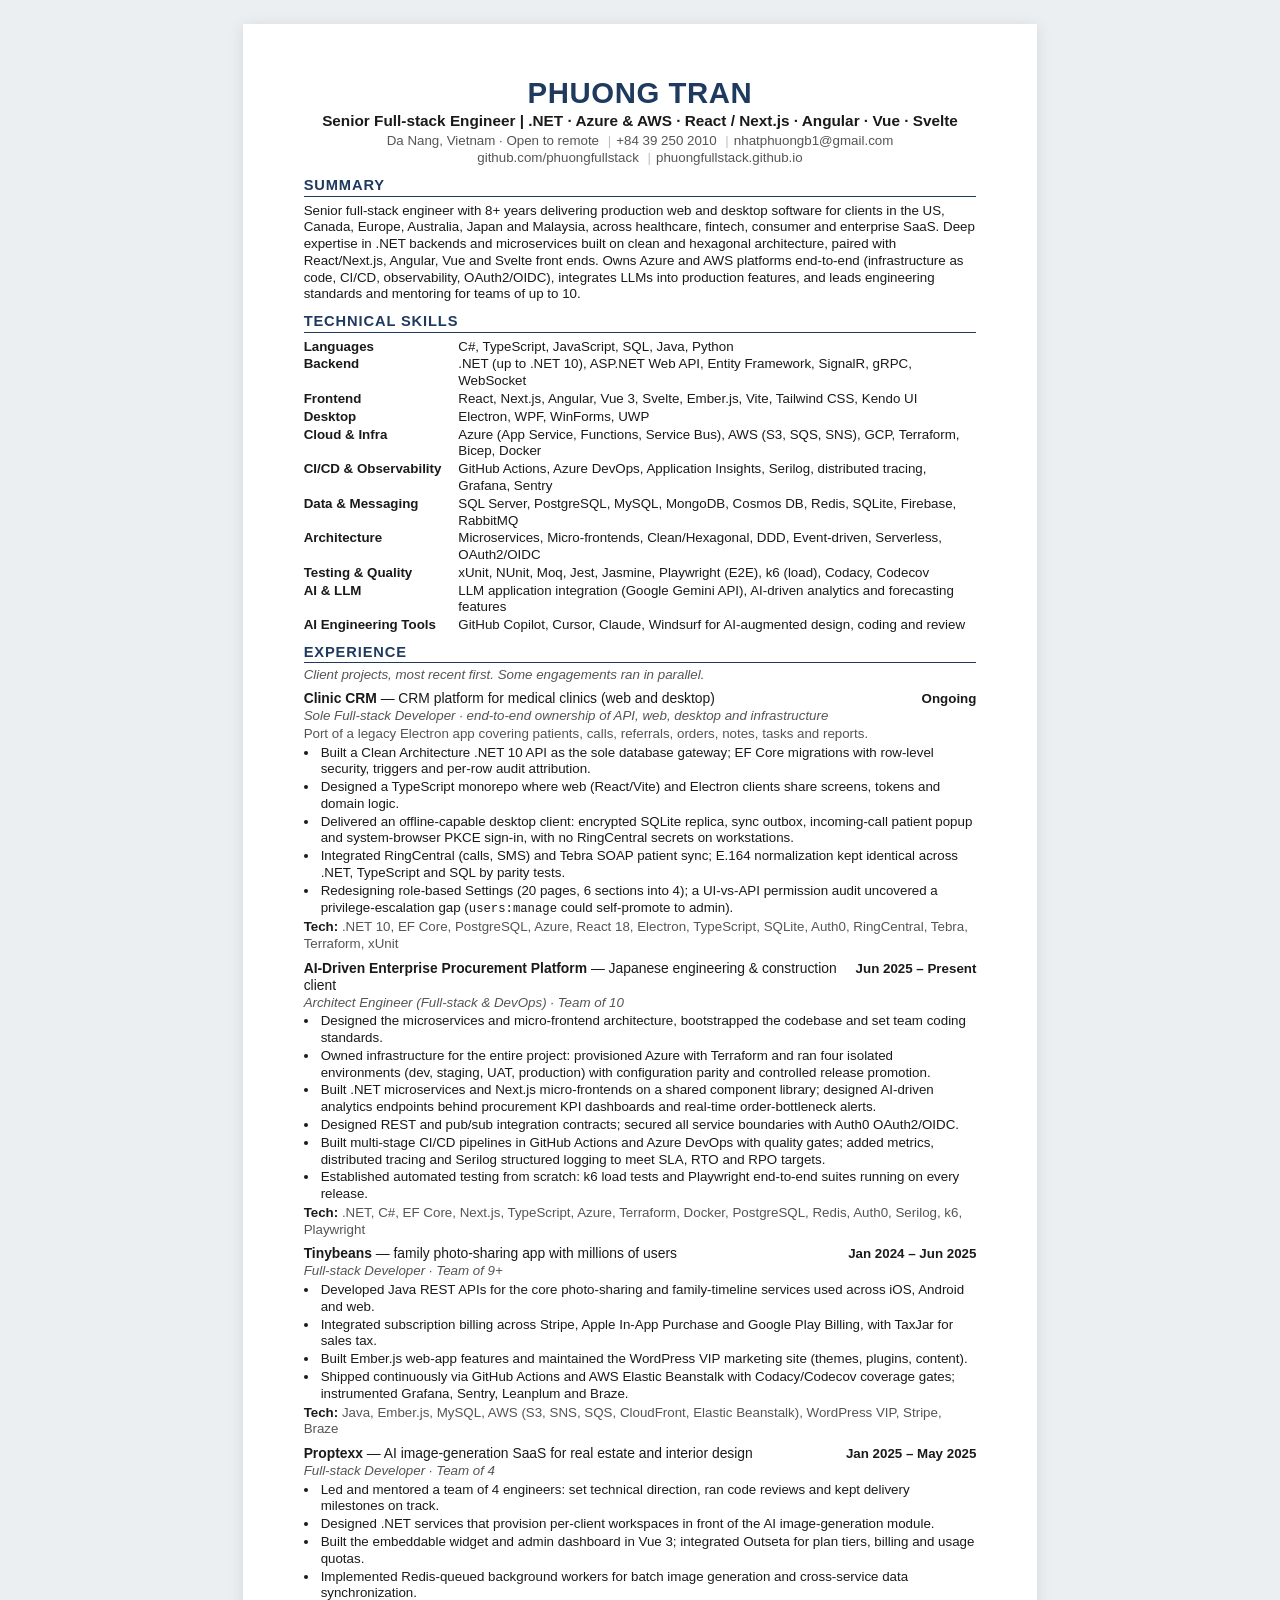
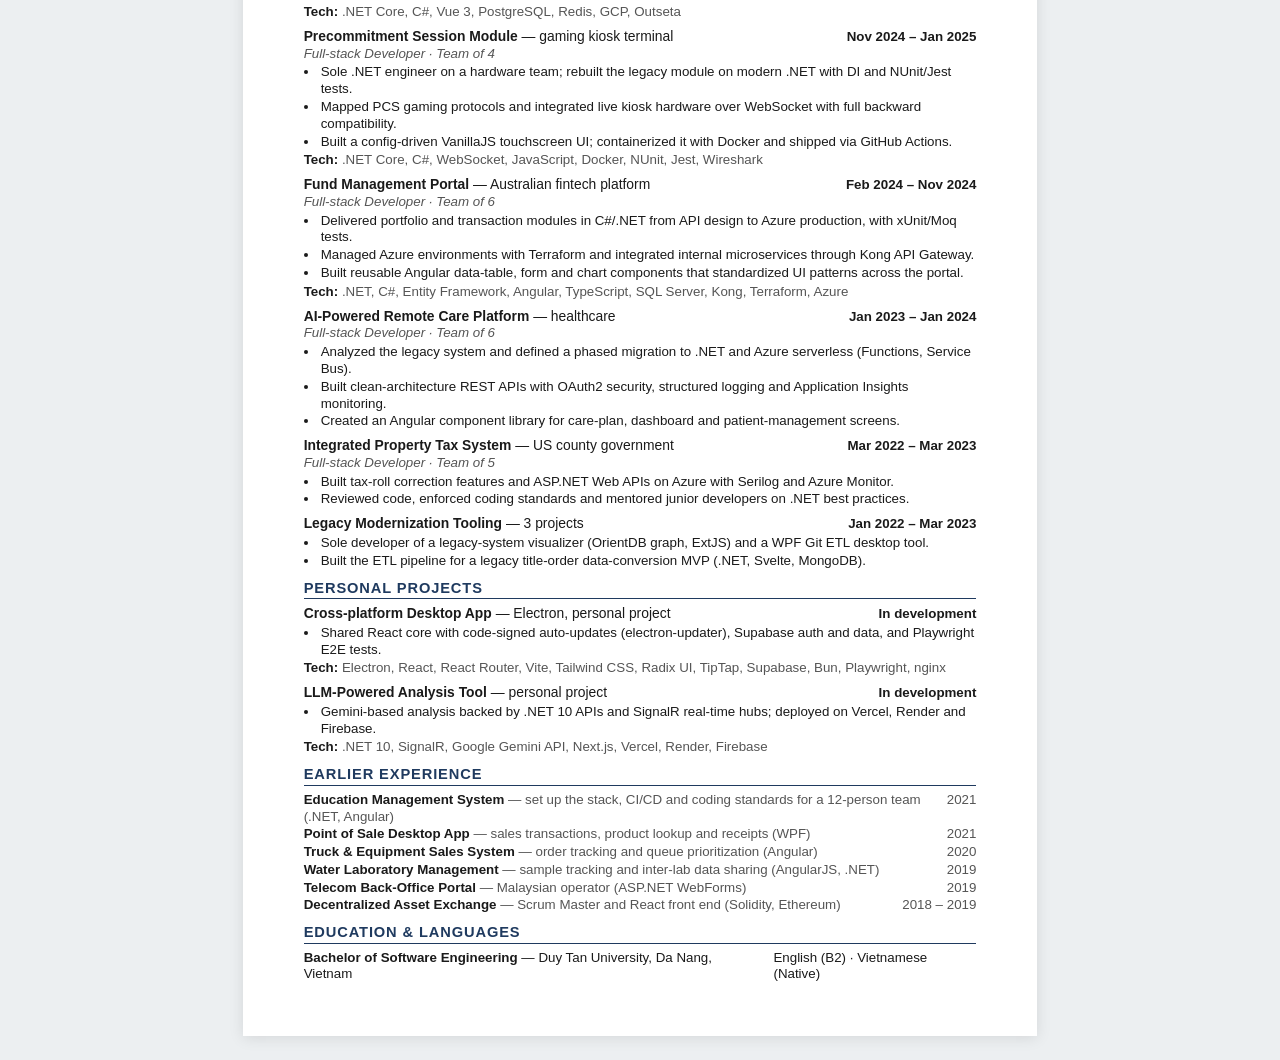
==== cv.html @ a4b0168c "Replace site CV PDF with the redesigned resume assets/Phuong-Tran-CV.pdf (linked from index.html and" ====
<!DOCTYPE html>
<html lang="en">
<head>
<meta charset="UTF-8">
<meta name="viewport" content="width=device-width, initial-scale=1.0">
<title>Phuong Tran — Resume</title>
<meta name="description" content="Resume of Phuong Tran, Senior Full-stack Engineer (.NET, Azure, React/Next.js, Angular), Da Nang, Vietnam — open to remote roles.">
<style>
  :root {
    --ink: #1a1a1a;
    --muted: #555;
    --rule: #bfbfbf;
    --accent: #1f3a5f;
  }
  * { box-sizing: border-box; margin: 0; padding: 0; }
  html { background: #eceff1; }
  body {
    font-family: Calibri, Carlito, "Segoe UI", Arial, sans-serif;
    font-size: 10pt;
    line-height: 1.26;
    color: var(--ink);
  }
  a { color: inherit; text-decoration: none; }

  main {
    max-width: 210mm;
    margin: 24px auto;
    padding: 14mm 16mm;
    background: #fff;
    box-shadow: 0 2px 14px rgba(0,0,0,.1);
  }

  /* Header */
  header { text-align: center; }
  h1 { font-size: 22pt; font-weight: 700; letter-spacing: .02em; color: var(--accent); line-height: 1.1; }
  .headline { font-size: 11.5pt; font-weight: 700; margin-top: 2px; }
  .contact { margin-top: 3px; color: var(--muted); }
  .contact + .contact { margin-top: 0; }
  .contact span + span::before { content: "|"; margin: 0 5px; color: var(--rule); }

  /* Sections */
  section { margin-top: 9px; }
  h2 {
    font-size: 11pt; font-weight: 700; text-transform: uppercase; letter-spacing: .06em;
    color: var(--accent); border-bottom: 1px solid var(--accent);
    padding-bottom: 1px; margin-bottom: 6px;
    break-after: avoid;
  }
  .note { color: var(--muted); font-style: italic; margin: -2px 0 6px; }

  /* Skills */
  .skills { display: grid; grid-template-columns: 11em 1fr; gap: 1px 8px; }
  .skills dt { font-weight: 700; }

  /* Entries */
  .entry { margin-bottom: 7px; }
  .entry .row, .entry .role, .entry .context { break-after: avoid; }
  li, .tech { break-inside: avoid; }
  .row { display: flex; justify-content: space-between; align-items: baseline; gap: 12px; }
  .row h3 { font-size: 10.4pt; font-weight: 700; }
  .row h3 span { font-weight: 400; }
  .date { white-space: nowrap; font-weight: 700; }
  .role { font-style: italic; color: var(--muted); }
  .context { margin-top: 1px; color: var(--muted); }
  ul { padding-left: 15px; margin-top: 2px; }
  li { margin: 1px 0; padding-left: 2px; }
  .tech { margin-top: 2px; color: var(--muted); }
  .tech b { color: var(--ink); }
  mark { background: #fff3a3; color: inherit; padding: 0 2px; }
  code { font-family: Consolas, "Liberation Mono", monospace; font-size: .92em; }

  .compact .row { margin-bottom: 1px; }
  .compact .row div span { color: var(--muted); }
  .compact .date { font-weight: 400; color: var(--muted); }

  @page { size: A4; margin: 10mm 14mm 9mm; }
  @media print {
    html { background: #fff; }
    main { max-width: none; margin: 0; padding: 0; box-shadow: none; }
  }
  @media screen and (max-width: 760px) {
    main { margin: 0; padding: 20px 16px; box-shadow: none; }
    .row { display: block; }
    .date { display: block; font-weight: 400; color: var(--muted); }
    .skills { grid-template-columns: 1fr; }
    .skills dd { margin-bottom: 4px; }
    .contact span { display: inline-block; }
  }
</style>
</head>
<body>
<main>

<header>
  <h1>PHUONG TRAN</h1>
  <div class="headline">Senior Full-stack Engineer | .NET · Azure &amp; AWS · React / Next.js · Angular · Vue · Svelte</div>
  <div class="contact">
    <span>Da Nang, Vietnam · Open to remote</span>
    <span>+84 39 250 2010</span>
    <span><a href="mailto:nhatphuongb1@gmail.com">nhatphuongb1@gmail.com</a></span>
  </div>
  <div class="contact">
    <span><a href="https://github.com/phuongfullstack">github.com/phuongfullstack</a></span>
    <span><a href="https://phuongfullstack.github.io">phuongfullstack.github.io</a></span>
  </div>
</header>

<section>
  <h2>Summary</h2>
  <p>
    Senior full-stack engineer with 8+ years delivering production web and desktop software for clients in the US,
    Canada, Europe, Australia, Japan and Malaysia, across healthcare, fintech, consumer and enterprise SaaS. Deep expertise in .NET
    backends and microservices built on clean and hexagonal architecture, paired with React/Next.js, Angular, Vue and Svelte front ends.
    Owns Azure and AWS platforms end-to-end (infrastructure as code, CI/CD, observability, OAuth2/OIDC), integrates LLMs into
    production features, and leads engineering standards and mentoring for teams of up to 10.
  </p>
</section>

<section>
  <h2>Technical Skills</h2>
  <dl class="skills">
    <dt>Languages</dt><dd>C#, TypeScript, JavaScript, SQL, Java, Python</dd>
    <dt>Backend</dt><dd>.NET (up to .NET 10), ASP.NET Web API, Entity Framework, SignalR, gRPC, WebSocket</dd>
    <dt>Frontend</dt><dd>React, Next.js, Angular, Vue 3, Svelte, Ember.js, Vite, Tailwind CSS, Kendo UI</dd>
    <dt>Desktop</dt><dd>Electron, WPF, WinForms, UWP</dd>
    <dt>Cloud &amp; Infra</dt><dd>Azure (App Service, Functions, Service Bus), AWS (S3, SQS, SNS), GCP, Terraform, Bicep, Docker</dd>
    <dt>CI/CD &amp; Observability</dt><dd>GitHub Actions, Azure DevOps, Application Insights, Serilog, distributed tracing, Grafana, Sentry</dd>
    <dt>Data &amp; Messaging</dt><dd>SQL Server, PostgreSQL, MySQL, MongoDB, Cosmos DB, Redis, SQLite, Firebase, RabbitMQ</dd>
    <dt>Architecture</dt><dd>Microservices, Micro-frontends, Clean/Hexagonal, DDD, Event-driven, Serverless, OAuth2/OIDC</dd>
    <dt>Testing &amp; Quality</dt><dd>xUnit, NUnit, Moq, Jest, Jasmine, Playwright (E2E), k6 (load), Codacy, Codecov</dd>
    <dt>AI &amp; LLM</dt><dd>LLM application integration (Google Gemini API), AI-driven analytics and forecasting features</dd>
    <dt>AI Engineering Tools</dt><dd>GitHub Copilot, Cursor, Claude, Windsurf for AI-augmented design, coding and review</dd>
  </dl>
</section>

<section>
  <h2>Experience</h2>
  <p class="note">Client projects, most recent first. Some engagements ran in parallel.</p>

  <div class="entry">
    <div class="row">
      <h3>Clinic CRM <span>— CRM platform for medical clinics (web and desktop)</span></h3>
      <span class="date">Ongoing</span>
    </div>
    <div class="role">Sole Full-stack Developer · end-to-end ownership of API, web, desktop and infrastructure</div>
    <p class="context">Port of a legacy Electron app covering patients, calls, referrals, orders, notes, tasks and reports.</p>
    <ul>
      <li>Built a Clean Architecture .NET 10 API as the sole database gateway; EF Core migrations with row-level security, triggers and per-row audit attribution.</li>
      <li>Designed a TypeScript monorepo where web (React/Vite) and Electron clients share screens, tokens and domain logic.</li>
      <li>Delivered an offline-capable desktop client: encrypted SQLite replica, sync outbox, incoming-call patient popup and system-browser PKCE sign-in, with no RingCentral secrets on workstations.</li>
      <li>Integrated RingCentral (calls, SMS) and Tebra SOAP patient sync; E.164 normalization kept identical across .NET, TypeScript and SQL by parity tests.</li>
      <li>Redesigning role-based Settings (20 pages, 6 sections into 4); a UI-vs-API permission audit uncovered a privilege-escalation gap (<code>users:manage</code> could self-promote to admin).</li>
    </ul>
    <div class="tech"><b>Tech:</b> .NET 10, EF Core, PostgreSQL, Azure, React 18, Electron, TypeScript, SQLite, Auth0, RingCentral, Tebra, Terraform, xUnit</div>
  </div>

  <div class="entry">
    <div class="row">
      <h3>AI-Driven Enterprise Procurement Platform <span>— Japanese engineering &amp; construction client</span></h3>
      <span class="date">Jun 2025 – Present</span>
    </div>
    <div class="role">Architect Engineer (Full-stack &amp; DevOps) · Team of 10</div>
    <ul>
      <li>Designed the microservices and micro-frontend architecture, bootstrapped the codebase and set team coding standards.</li>
      <li>Owned infrastructure for the entire project: provisioned Azure with Terraform and ran four isolated environments (dev, staging, UAT, production) with configuration parity and controlled release promotion.</li>
      <li>Built .NET microservices and Next.js micro-frontends on a shared component library; designed AI-driven analytics endpoints behind procurement KPI dashboards and real-time order-bottleneck alerts.</li>
      <li>Designed REST and pub/sub integration contracts; secured all service boundaries with Auth0 OAuth2/OIDC.</li>
      <li>Built multi-stage CI/CD pipelines in GitHub Actions and Azure DevOps with quality gates; added metrics, distributed tracing and Serilog structured logging to meet SLA, RTO and RPO targets.</li>
      <li>Established automated testing from scratch: k6 load tests and Playwright end-to-end suites running on every release.</li>
    </ul>
    <div class="tech"><b>Tech:</b> .NET, C#, EF Core, Next.js, TypeScript, Azure, Terraform, Docker, PostgreSQL, Redis, Auth0, Serilog, k6, Playwright</div>
  </div>

  <div class="entry">
    <div class="row">
      <h3>Tinybeans <span>— family photo-sharing app with millions of users</span></h3>
      <span class="date">Jan 2024 – Jun 2025</span>
    </div>
    <div class="role">Full-stack Developer · Team of 9+</div>
    <ul>
      <li>Developed Java REST APIs for the core photo-sharing and family-timeline services used across iOS, Android and web.</li>
      <li>Integrated subscription billing across Stripe, Apple In-App Purchase and Google Play Billing, with TaxJar for sales tax.</li>
      <li>Built Ember.js web-app features and maintained the WordPress VIP marketing site (themes, plugins, content).</li>
      <li>Shipped continuously via GitHub Actions and AWS Elastic Beanstalk with Codacy/Codecov coverage gates; instrumented Grafana, Sentry, Leanplum and Braze.</li>
    </ul>
    <div class="tech"><b>Tech:</b> Java, Ember.js, MySQL, AWS (S3, SNS, SQS, CloudFront, Elastic Beanstalk), WordPress VIP, Stripe, Braze</div>
  </div>

  <div class="entry">
    <div class="row">
      <h3>Proptexx <span>— AI image-generation SaaS for real estate and interior design</span></h3>
      <span class="date">Jan 2025 – May 2025</span>
    </div>
    <div class="role">Full-stack Developer · Team of 4</div>
    <ul>
      <li>Led and mentored a team of 4 engineers: set technical direction, ran code reviews and kept delivery milestones on track.</li>
      <li>Designed .NET services that provision per-client workspaces in front of the AI image-generation module.</li>
      <li>Built the embeddable widget and admin dashboard in Vue 3; integrated Outseta for plan tiers, billing and usage quotas.</li>
      <li>Implemented Redis-queued background workers for batch image generation and cross-service data synchronization.</li>
    </ul>
    <div class="tech"><b>Tech:</b> .NET Core, C#, Vue 3, PostgreSQL, Redis, GCP, Outseta</div>
  </div>

  <div class="entry">
    <div class="row">
      <h3>Precommitment Session Module <span>— gaming kiosk terminal</span></h3>
      <span class="date">Nov 2024 – Jan 2025</span>
    </div>
    <div class="role">Full-stack Developer · Team of 4</div>
    <ul>
      <li>Sole .NET engineer on a hardware team; rebuilt the legacy module on modern .NET with DI and NUnit/Jest tests.</li>
      <li>Mapped PCS gaming protocols and integrated live kiosk hardware over WebSocket with full backward compatibility.</li>
      <li>Built a config-driven VanillaJS touchscreen UI; containerized it with Docker and shipped via GitHub Actions.</li>
    </ul>
    <div class="tech"><b>Tech:</b> .NET Core, C#, WebSocket, JavaScript, Docker, NUnit, Jest, Wireshark</div>
  </div>

  <div class="entry">
    <div class="row">
      <h3>Fund Management Portal <span>— Australian fintech platform</span></h3>
      <span class="date">Feb 2024 – Nov 2024</span>
    </div>
    <div class="role">Full-stack Developer · Team of 6</div>
    <ul>
      <li>Delivered portfolio and transaction modules in C#/.NET from API design to Azure production, with xUnit/Moq tests.</li>
      <li>Managed Azure environments with Terraform and integrated internal microservices through Kong API Gateway.</li>
      <li>Built reusable Angular data-table, form and chart components that standardized UI patterns across the portal.</li>
    </ul>
    <div class="tech"><b>Tech:</b> .NET, C#, Entity Framework, Angular, TypeScript, SQL Server, Kong, Terraform, Azure</div>
  </div>

  <div class="entry">
    <div class="row">
      <h3>AI-Powered Remote Care Platform <span>— healthcare</span></h3>
      <span class="date">Jan 2023 – Jan 2024</span>
    </div>
    <div class="role">Full-stack Developer · Team of 6</div>
    <ul>
      <li>Analyzed the legacy system and defined a phased migration to .NET and Azure serverless (Functions, Service Bus).</li>
      <li>Built clean-architecture REST APIs with OAuth2 security, structured logging and Application Insights monitoring.</li>
      <li>Created an Angular component library for care-plan, dashboard and patient-management screens.</li>
    </ul>
  </div>

  <div class="entry">
    <div class="row">
      <h3>Integrated Property Tax System <span>— US county government</span></h3>
      <span class="date">Mar 2022 – Mar 2023</span>
    </div>
    <div class="role">Full-stack Developer · Team of 5</div>
    <ul>
      <li>Built tax-roll correction features and ASP.NET Web APIs on Azure with Serilog and Azure Monitor.</li>
      <li>Reviewed code, enforced coding standards and mentored junior developers on .NET best practices.</li>
    </ul>
  </div>

  <div class="entry">
    <div class="row">
      <h3>Legacy Modernization Tooling <span>— 3 projects</span></h3>
      <span class="date">Jan 2022 – Mar 2023</span>
    </div>
    <ul>
      <li>Sole developer of a legacy-system visualizer (OrientDB graph, ExtJS) and a WPF Git ETL desktop tool.</li>
      <li>Built the ETL pipeline for a legacy title-order data-conversion MVP (.NET, Svelte, MongoDB).</li>
    </ul>
  </div>
</section>

<section>
  <h2>Personal Projects</h2>

  <div class="entry">
    <div class="row">
      <h3>Cross-platform Desktop App <span>— Electron, personal project</span></h3>
      <span class="date">In development</span>
    </div>
    <ul>
      <li>Shared React core with code-signed auto-updates (electron-updater), Supabase auth and data, and Playwright E2E tests.</li>
    </ul>
    <div class="tech"><b>Tech:</b> Electron, React, React Router, Vite, Tailwind CSS, Radix UI, TipTap, Supabase, Bun, Playwright, nginx</div>
  </div>

  <div class="entry">
    <div class="row">
      <h3>LLM-Powered Analysis Tool <span>— personal project</span></h3>
      <span class="date">In development</span>
    </div>
    <ul>
      <li>Gemini-based analysis backed by .NET 10 APIs and SignalR real-time hubs; deployed on Vercel, Render and Firebase.</li>
    </ul>
    <div class="tech"><b>Tech:</b> .NET 10, SignalR, Google Gemini API, Next.js, Vercel, Render, Firebase</div>
  </div>
</section>

<section class="compact">
  <h2>Earlier Experience</h2>
  <div class="row"><div><b>Education Management System</b> <span>— set up the stack, CI/CD and coding standards for a 12-person team (.NET, Angular)</span></div><span class="date">2021</span></div>
  <div class="row"><div><b>Point of Sale Desktop App</b> <span>— sales transactions, product lookup and receipts (WPF)</span></div><span class="date">2021</span></div>
  <div class="row"><div><b>Truck &amp; Equipment Sales System</b> <span>— order tracking and queue prioritization (Angular)</span></div><span class="date">2020</span></div>
  <div class="row"><div><b>Water Laboratory Management</b> <span>— sample tracking and inter-lab data sharing (AngularJS, .NET)</span></div><span class="date">2019</span></div>
  <div class="row"><div><b>Telecom Back-Office Portal</b> <span>— Malaysian operator (ASP.NET WebForms)</span></div><span class="date">2019</span></div>
  <div class="row"><div><b>Decentralized Asset Exchange</b> <span>— Scrum Master and React front end (Solidity, Ethereum)</span></div><span class="date">2018 – 2019</span></div>
</section>

<section>
  <h2>Education &amp; Languages</h2>
  <div class="row"><div><b>Bachelor of Software Engineering</b> — Duy Tan University, Da Nang, Vietnam</div><div>English (B2) · Vietnamese (Native)</div></div>
</section>

</main>
</body>
</html>
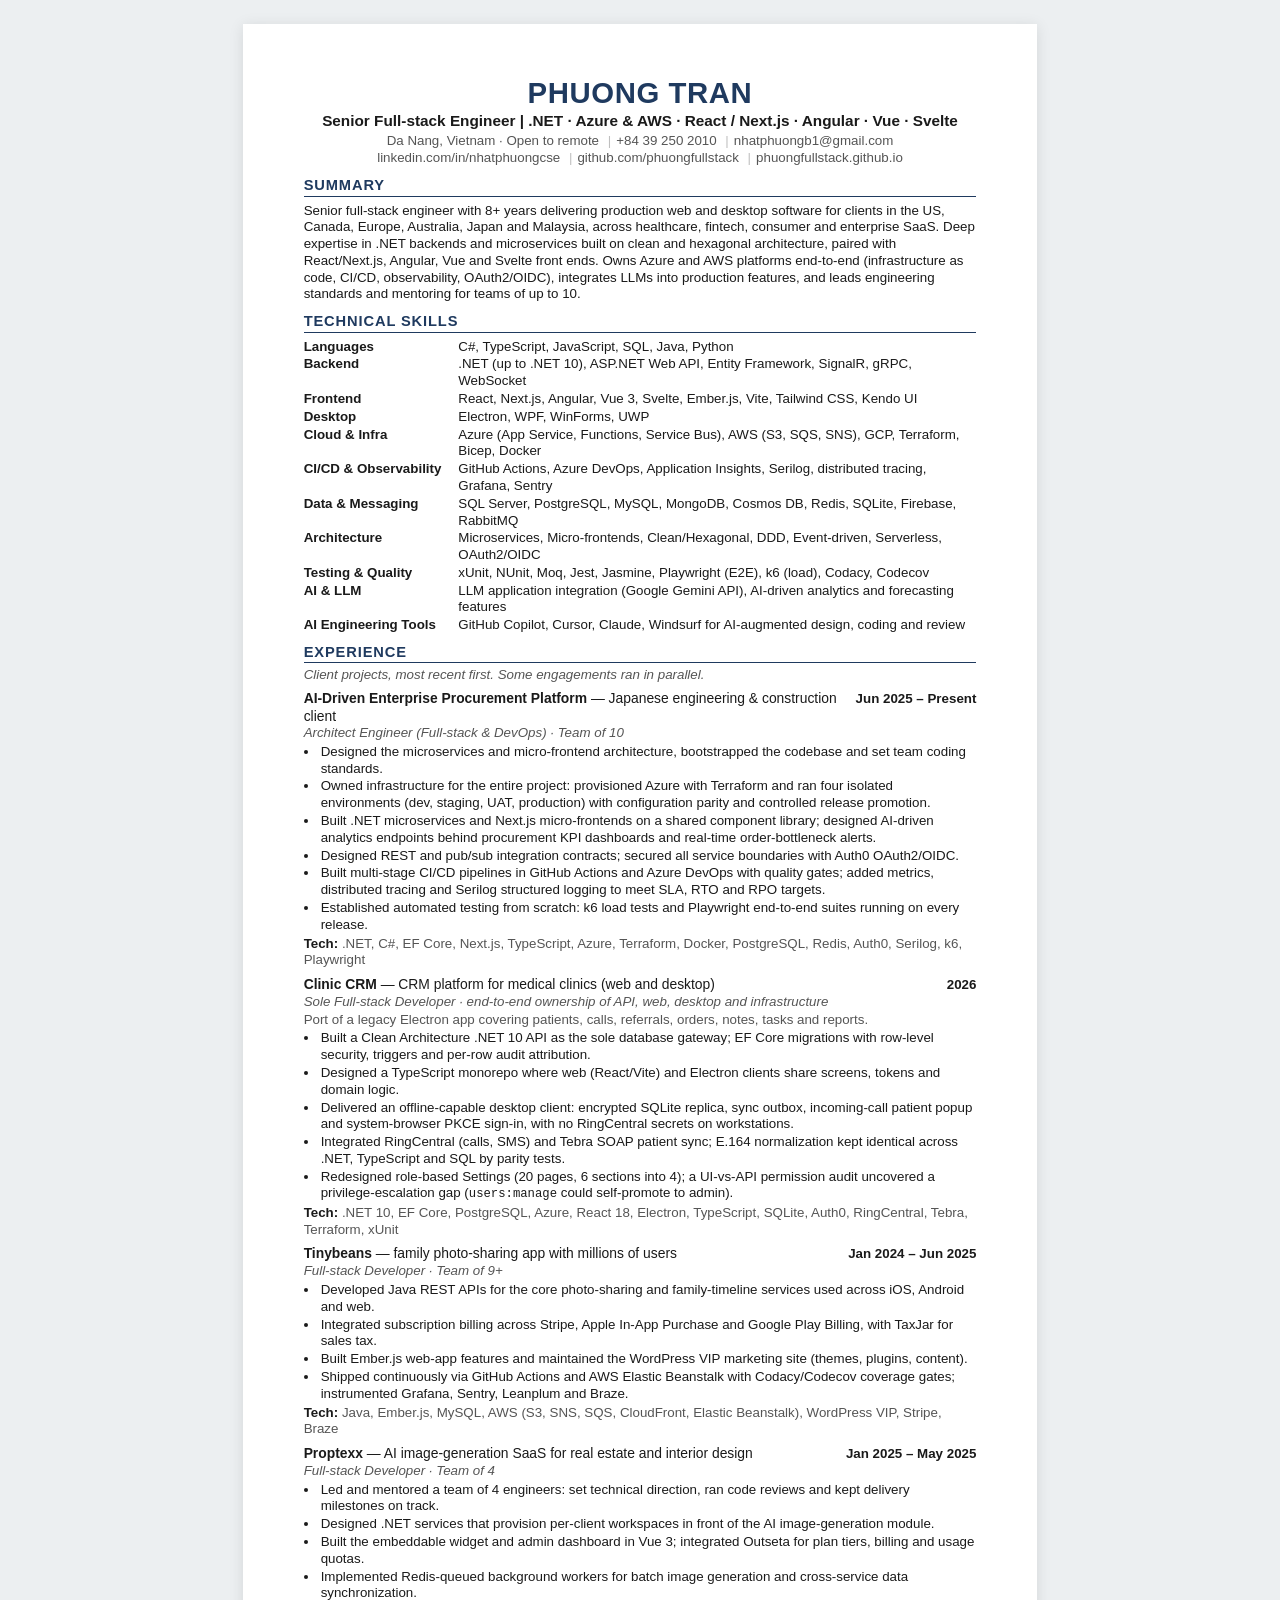
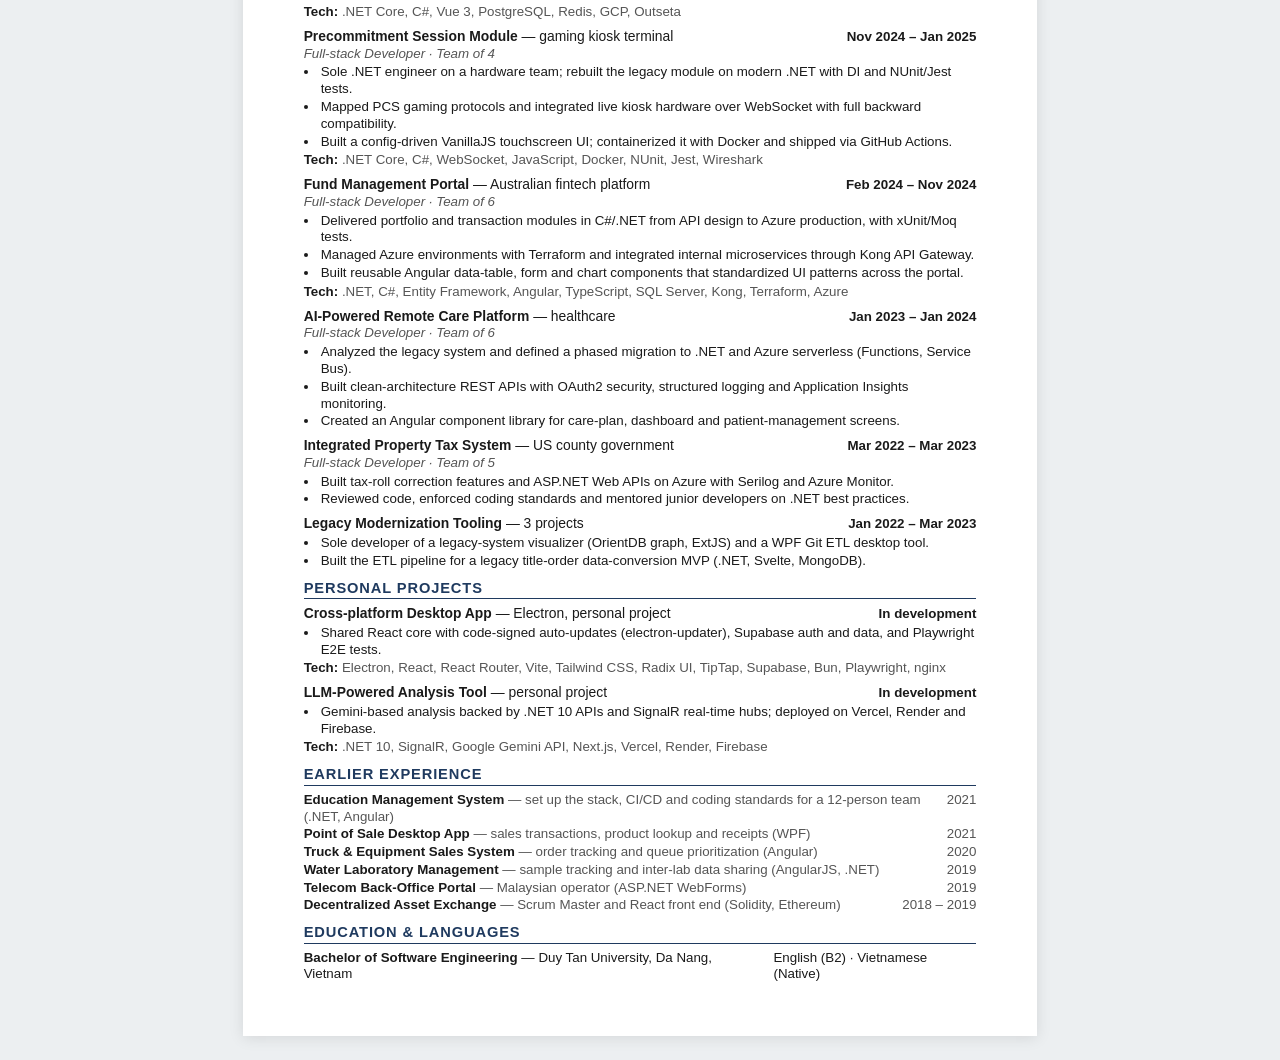
==== commit bd7e979c: "Sync portfolio with the new CV; add Clinic CRM - Procurement: Next.js micro-frontends over .NET micr" ====
--- a/cv.html
+++ b/cv.html
@@ -100,6 +100,7 @@
     <span><a href="mailto:nhatphuongb1@gmail.com">nhatphuongb1@gmail.com</a></span>
   </div>
   <div class="contact">
+    <span><a href="https://www.linkedin.com/in/nhatphuongcse/">linkedin.com/in/nhatphuongcse</a></span>
     <span><a href="https://github.com/phuongfullstack">github.com/phuongfullstack</a></span>
     <span><a href="https://phuongfullstack.github.io">phuongfullstack.github.io</a></span>
   </div>
@@ -139,23 +140,6 @@
 
   <div class="entry">
     <div class="row">
-      <h3>Clinic CRM <span>— CRM platform for medical clinics (web and desktop)</span></h3>
-      <span class="date">Ongoing</span>
-    </div>
-    <div class="role">Sole Full-stack Developer · end-to-end ownership of API, web, desktop and infrastructure</div>
-    <p class="context">Port of a legacy Electron app covering patients, calls, referrals, orders, notes, tasks and reports.</p>
-    <ul>
-      <li>Built a Clean Architecture .NET 10 API as the sole database gateway; EF Core migrations with row-level security, triggers and per-row audit attribution.</li>
-      <li>Designed a TypeScript monorepo where web (React/Vite) and Electron clients share screens, tokens and domain logic.</li>
-      <li>Delivered an offline-capable desktop client: encrypted SQLite replica, sync outbox, incoming-call patient popup and system-browser PKCE sign-in, with no RingCentral secrets on workstations.</li>
-      <li>Integrated RingCentral (calls, SMS) and Tebra SOAP patient sync; E.164 normalization kept identical across .NET, TypeScript and SQL by parity tests.</li>
-      <li>Redesigning role-based Settings (20 pages, 6 sections into 4); a UI-vs-API permission audit uncovered a privilege-escalation gap (<code>users:manage</code> could self-promote to admin).</li>
-    </ul>
-    <div class="tech"><b>Tech:</b> .NET 10, EF Core, PostgreSQL, Azure, React 18, Electron, TypeScript, SQLite, Auth0, RingCentral, Tebra, Terraform, xUnit</div>
-  </div>
-
-  <div class="entry">
-    <div class="row">
       <h3>AI-Driven Enterprise Procurement Platform <span>— Japanese engineering &amp; construction client</span></h3>
       <span class="date">Jun 2025 – Present</span>
     </div>
@@ -169,6 +153,23 @@
       <li>Established automated testing from scratch: k6 load tests and Playwright end-to-end suites running on every release.</li>
     </ul>
     <div class="tech"><b>Tech:</b> .NET, C#, EF Core, Next.js, TypeScript, Azure, Terraform, Docker, PostgreSQL, Redis, Auth0, Serilog, k6, Playwright</div>
+  </div>
+
+  <div class="entry">
+    <div class="row">
+      <h3>Clinic CRM <span>— CRM platform for medical clinics (web and desktop)</span></h3>
+      <span class="date">2026</span>
+    </div>
+    <div class="role">Sole Full-stack Developer · end-to-end ownership of API, web, desktop and infrastructure</div>
+    <p class="context">Port of a legacy Electron app covering patients, calls, referrals, orders, notes, tasks and reports.</p>
+    <ul>
+      <li>Built a Clean Architecture .NET 10 API as the sole database gateway; EF Core migrations with row-level security, triggers and per-row audit attribution.</li>
+      <li>Designed a TypeScript monorepo where web (React/Vite) and Electron clients share screens, tokens and domain logic.</li>
+      <li>Delivered an offline-capable desktop client: encrypted SQLite replica, sync outbox, incoming-call patient popup and system-browser PKCE sign-in, with no RingCentral secrets on workstations.</li>
+      <li>Integrated RingCentral (calls, SMS) and Tebra SOAP patient sync; E.164 normalization kept identical across .NET, TypeScript and SQL by parity tests.</li>
+      <li>Redesigned role-based Settings (20 pages, 6 sections into 4); a UI-vs-API permission audit uncovered a privilege-escalation gap (<code>users:manage</code> could self-promote to admin).</li>
+    </ul>
+    <div class="tech"><b>Tech:</b> .NET 10, EF Core, PostgreSQL, Azure, React 18, Electron, TypeScript, SQLite, Auth0, RingCentral, Tebra, Terraform, xUnit</div>
   </div>
 
   <div class="entry">
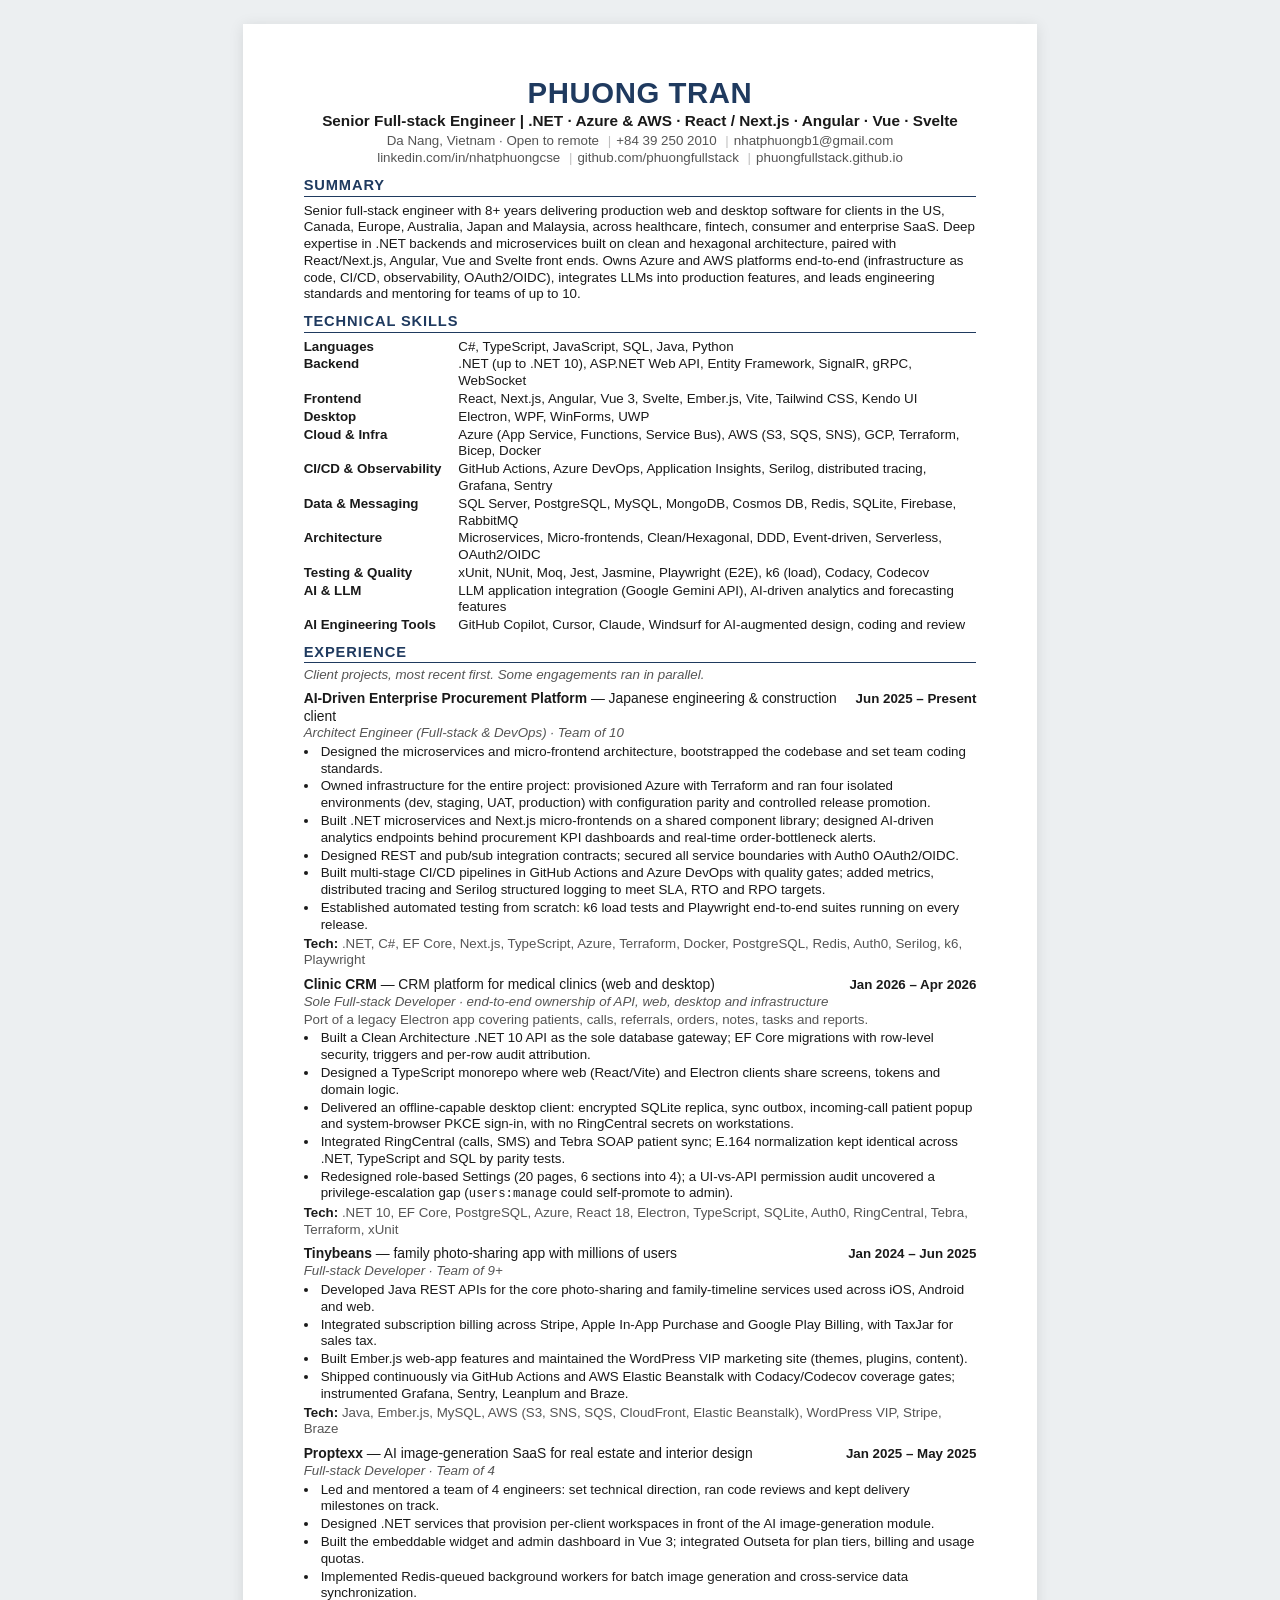
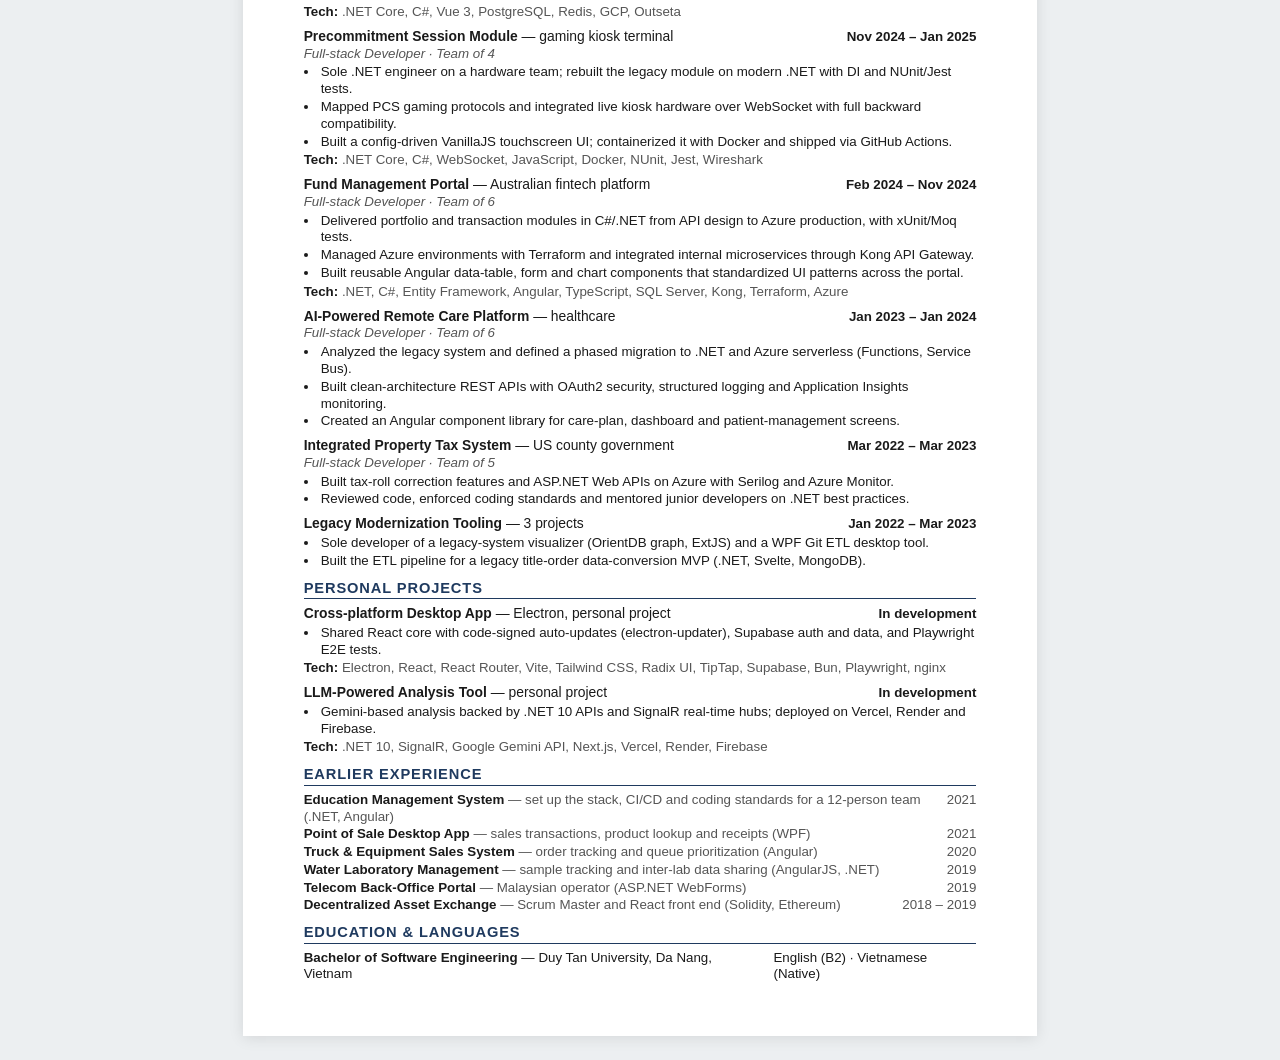
==== commit 3f6e1a79: "Date Clinic CRM Jan-Apr 2026 and add its 4 months to the stats .NET/C# 117, TypeScript 72, EF 59, Az" ====
--- a/cv.html
+++ b/cv.html
@@ -158,7 +158,7 @@
   <div class="entry">
     <div class="row">
       <h3>Clinic CRM <span>— CRM platform for medical clinics (web and desktop)</span></h3>
-      <span class="date">2026</span>
+      <span class="date">Jan 2026 – Apr 2026</span>
     </div>
     <div class="role">Sole Full-stack Developer · end-to-end ownership of API, web, desktop and infrastructure</div>
     <p class="context">Port of a legacy Electron app covering patients, calls, referrals, orders, notes, tasks and reports.</p>
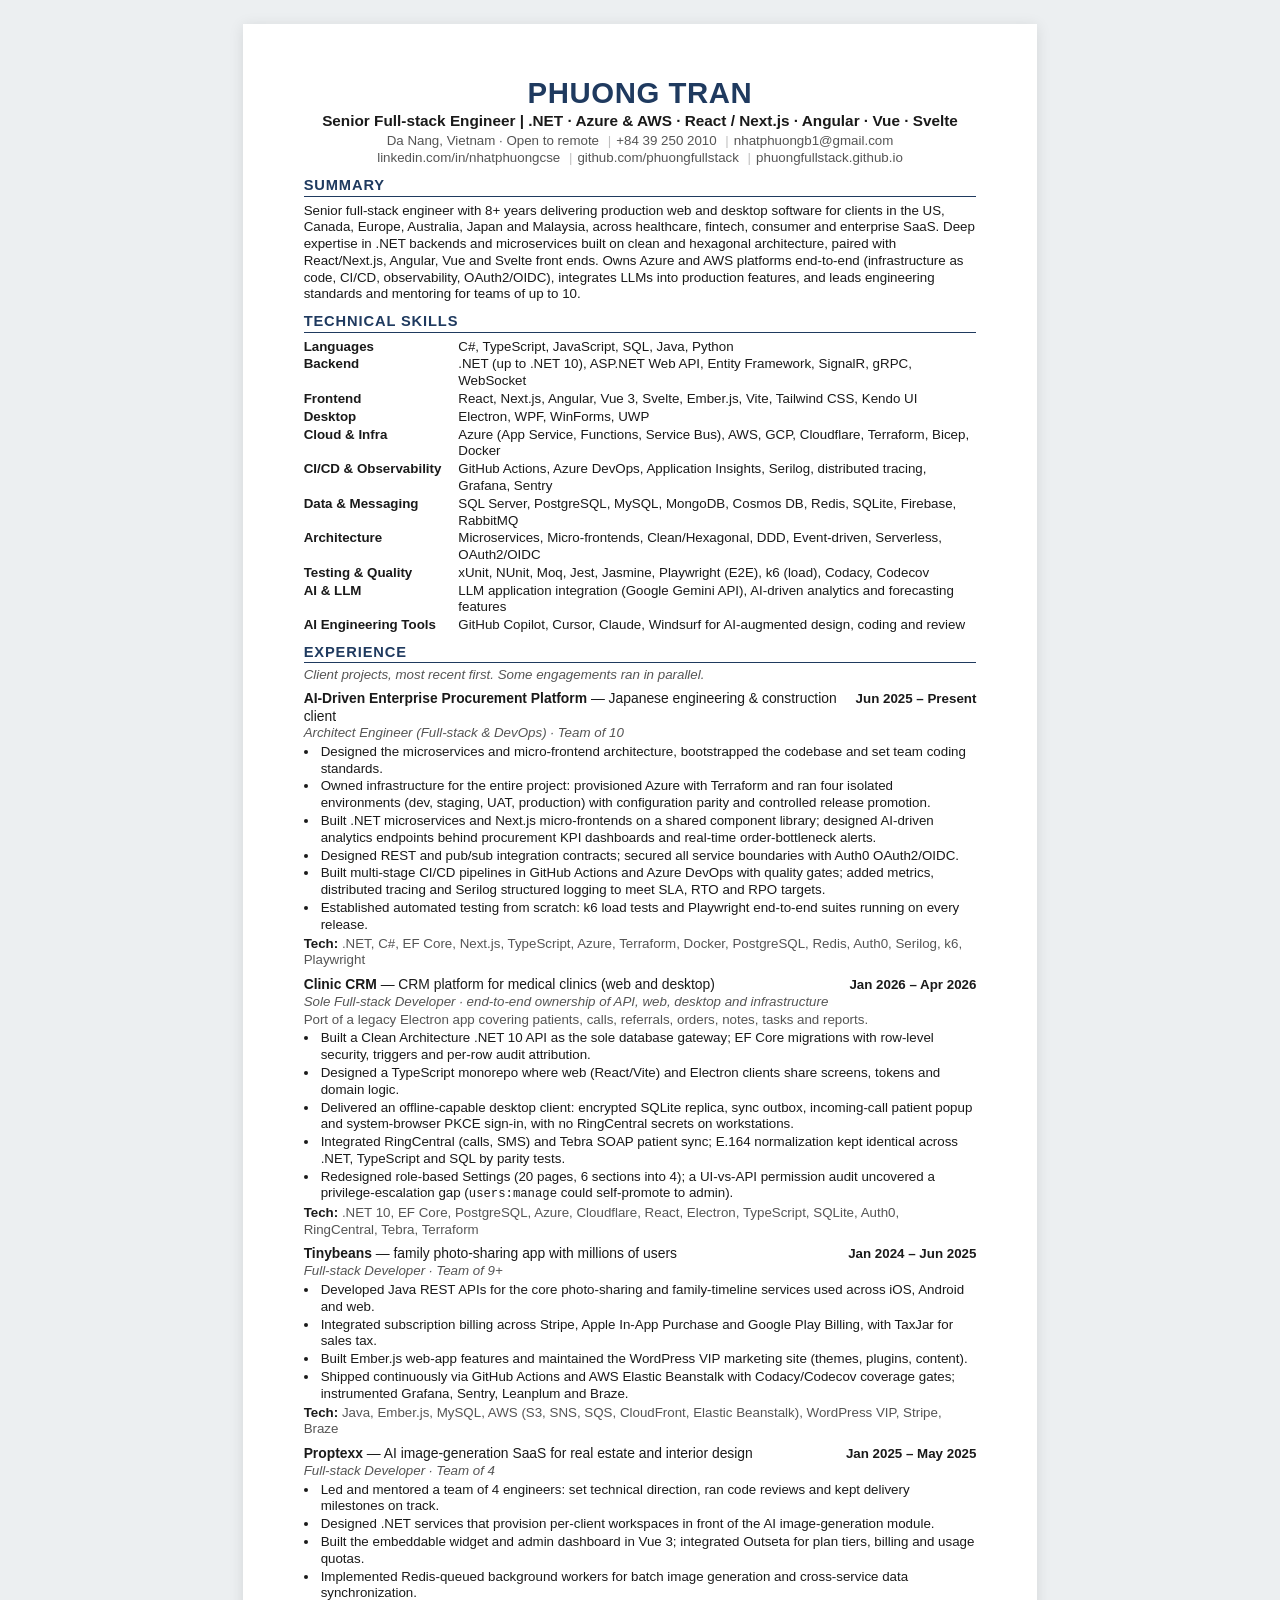
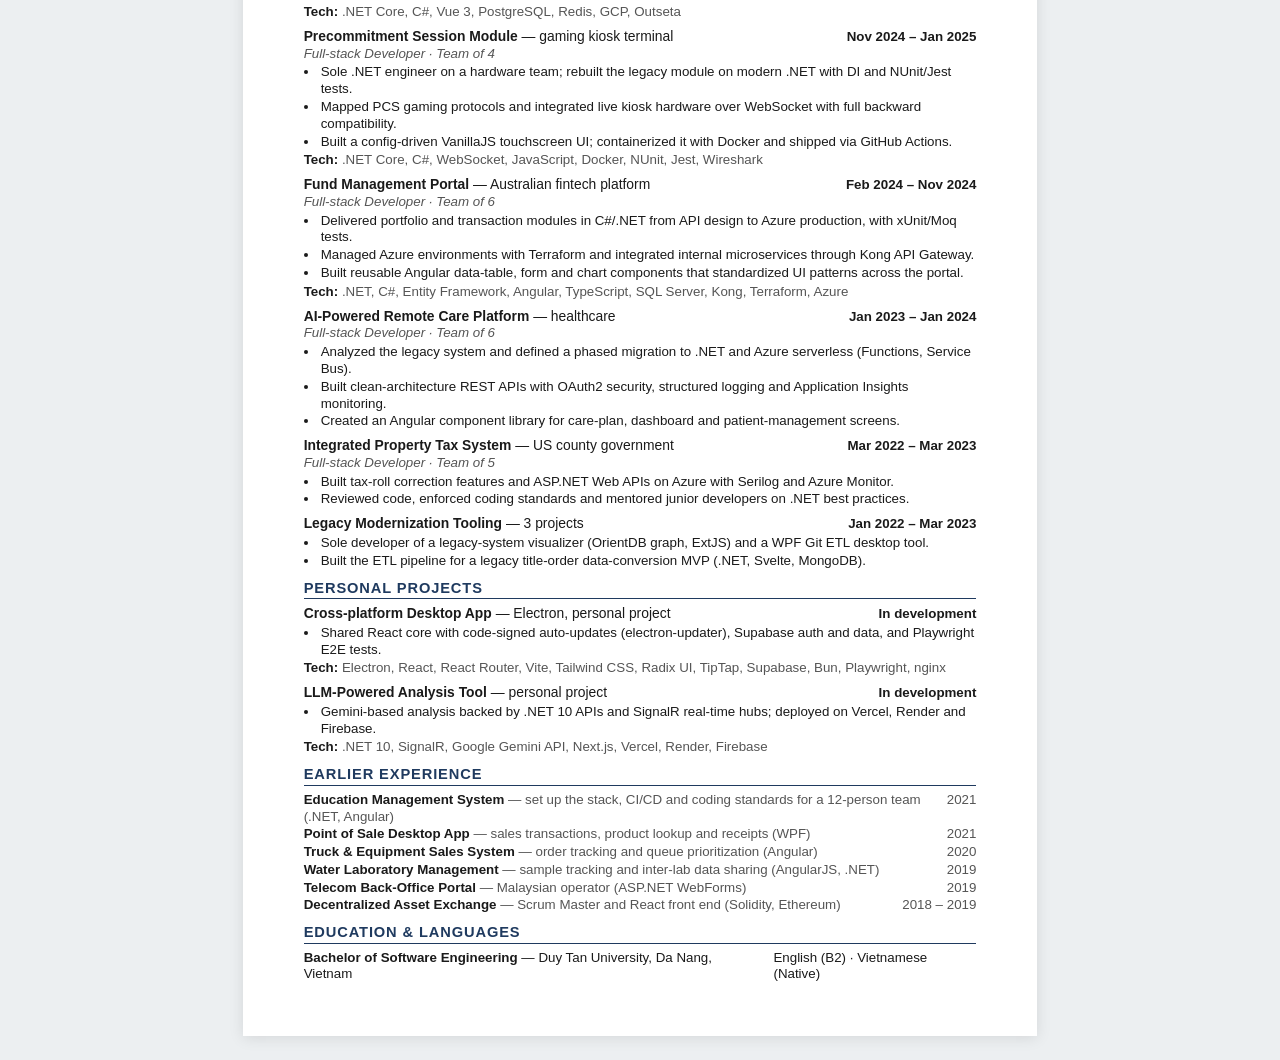
==== commit 1a5c3b71: "Clinic CRM runs on Azure and Cloudflare Co-Authored-By: Claude Opus 5.5 <noreply@anthropic.com> Clau" ====
--- a/cv.html
+++ b/cv.html
@@ -124,7 +124,7 @@
     <dt>Backend</dt><dd>.NET (up to .NET 10), ASP.NET Web API, Entity Framework, SignalR, gRPC, WebSocket</dd>
     <dt>Frontend</dt><dd>React, Next.js, Angular, Vue 3, Svelte, Ember.js, Vite, Tailwind CSS, Kendo UI</dd>
     <dt>Desktop</dt><dd>Electron, WPF, WinForms, UWP</dd>
-    <dt>Cloud &amp; Infra</dt><dd>Azure (App Service, Functions, Service Bus), AWS (S3, SQS, SNS), GCP, Terraform, Bicep, Docker</dd>
+    <dt>Cloud &amp; Infra</dt><dd>Azure (App Service, Functions, Service Bus), AWS, GCP, Cloudflare, Terraform, Bicep, Docker</dd>
     <dt>CI/CD &amp; Observability</dt><dd>GitHub Actions, Azure DevOps, Application Insights, Serilog, distributed tracing, Grafana, Sentry</dd>
     <dt>Data &amp; Messaging</dt><dd>SQL Server, PostgreSQL, MySQL, MongoDB, Cosmos DB, Redis, SQLite, Firebase, RabbitMQ</dd>
     <dt>Architecture</dt><dd>Microservices, Micro-frontends, Clean/Hexagonal, DDD, Event-driven, Serverless, OAuth2/OIDC</dd>
@@ -169,7 +169,7 @@
       <li>Integrated RingCentral (calls, SMS) and Tebra SOAP patient sync; E.164 normalization kept identical across .NET, TypeScript and SQL by parity tests.</li>
       <li>Redesigned role-based Settings (20 pages, 6 sections into 4); a UI-vs-API permission audit uncovered a privilege-escalation gap (<code>users:manage</code> could self-promote to admin).</li>
     </ul>
-    <div class="tech"><b>Tech:</b> .NET 10, EF Core, PostgreSQL, Azure, React 18, Electron, TypeScript, SQLite, Auth0, RingCentral, Tebra, Terraform, xUnit</div>
+    <div class="tech"><b>Tech:</b> .NET 10, EF Core, PostgreSQL, Azure, Cloudflare, React, Electron, TypeScript, SQLite, Auth0, RingCentral, Tebra, Terraform</div>
   </div>
 
   <div class="entry">
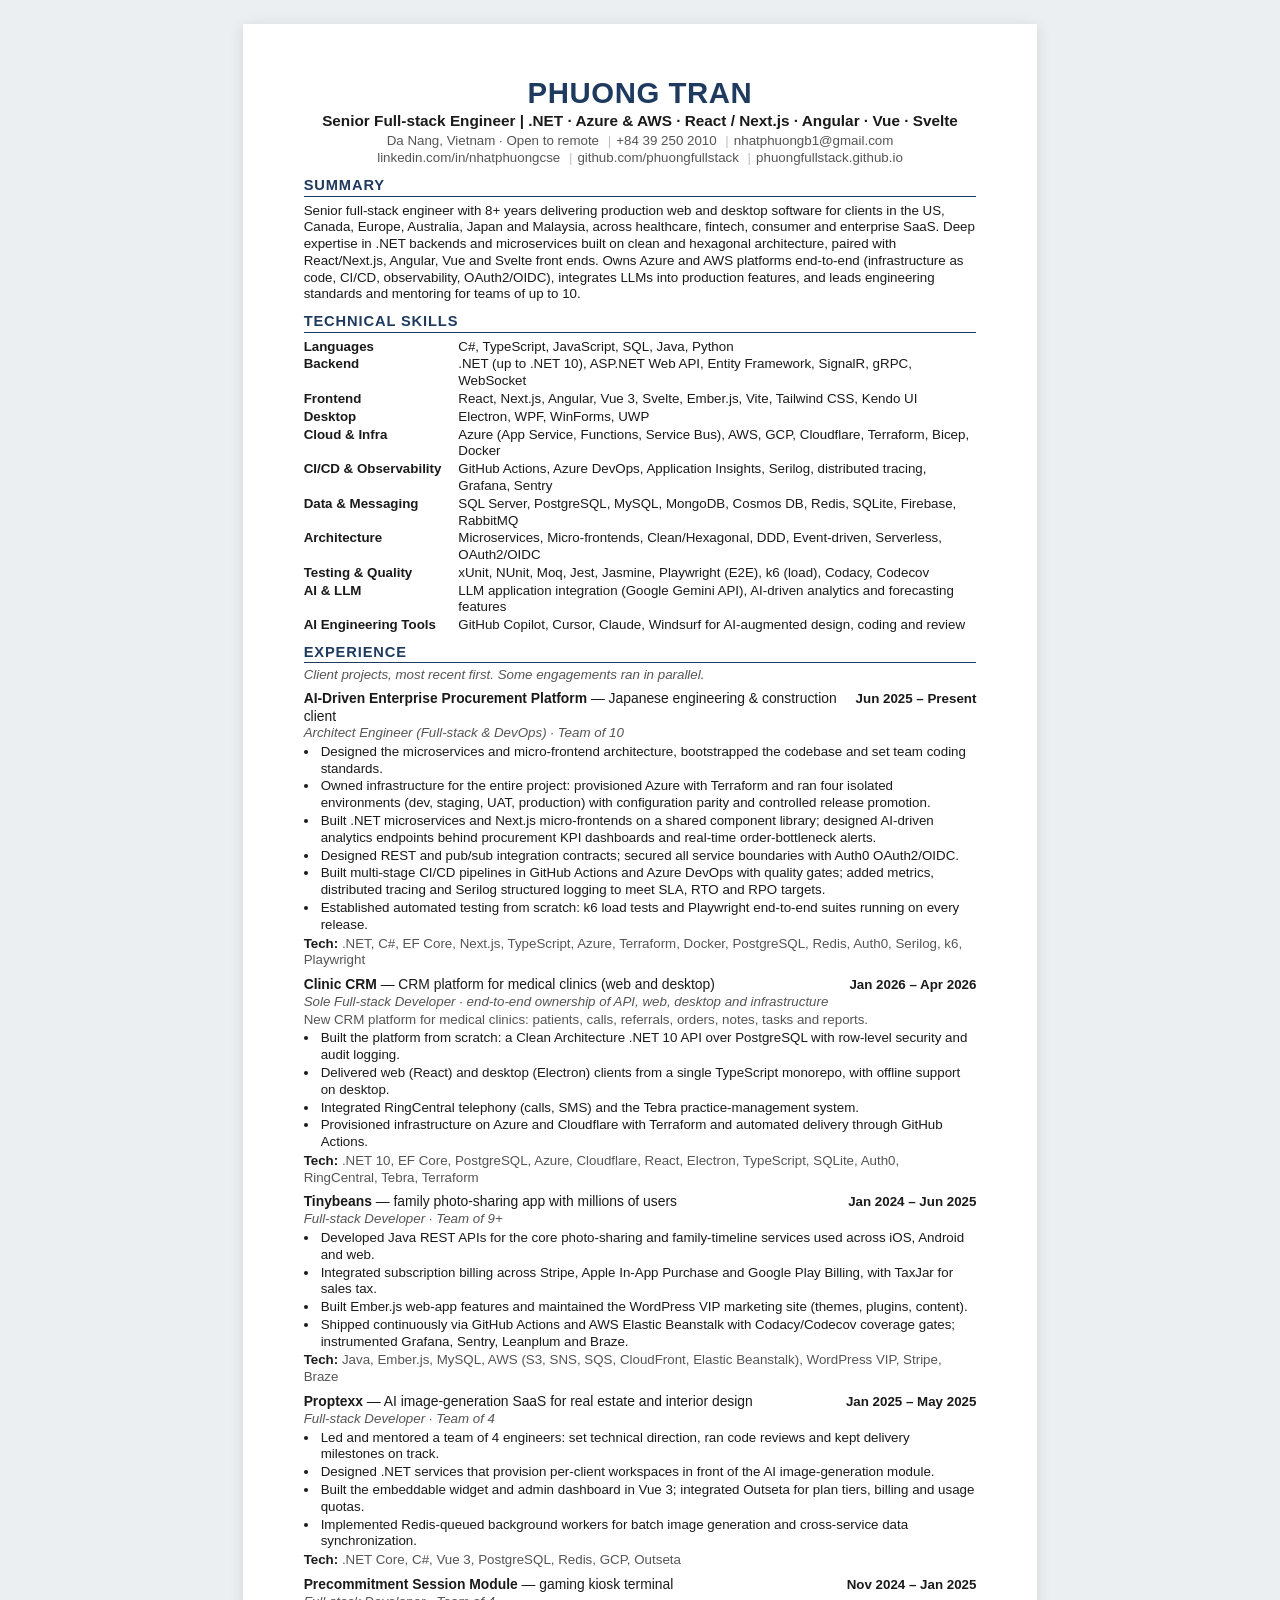
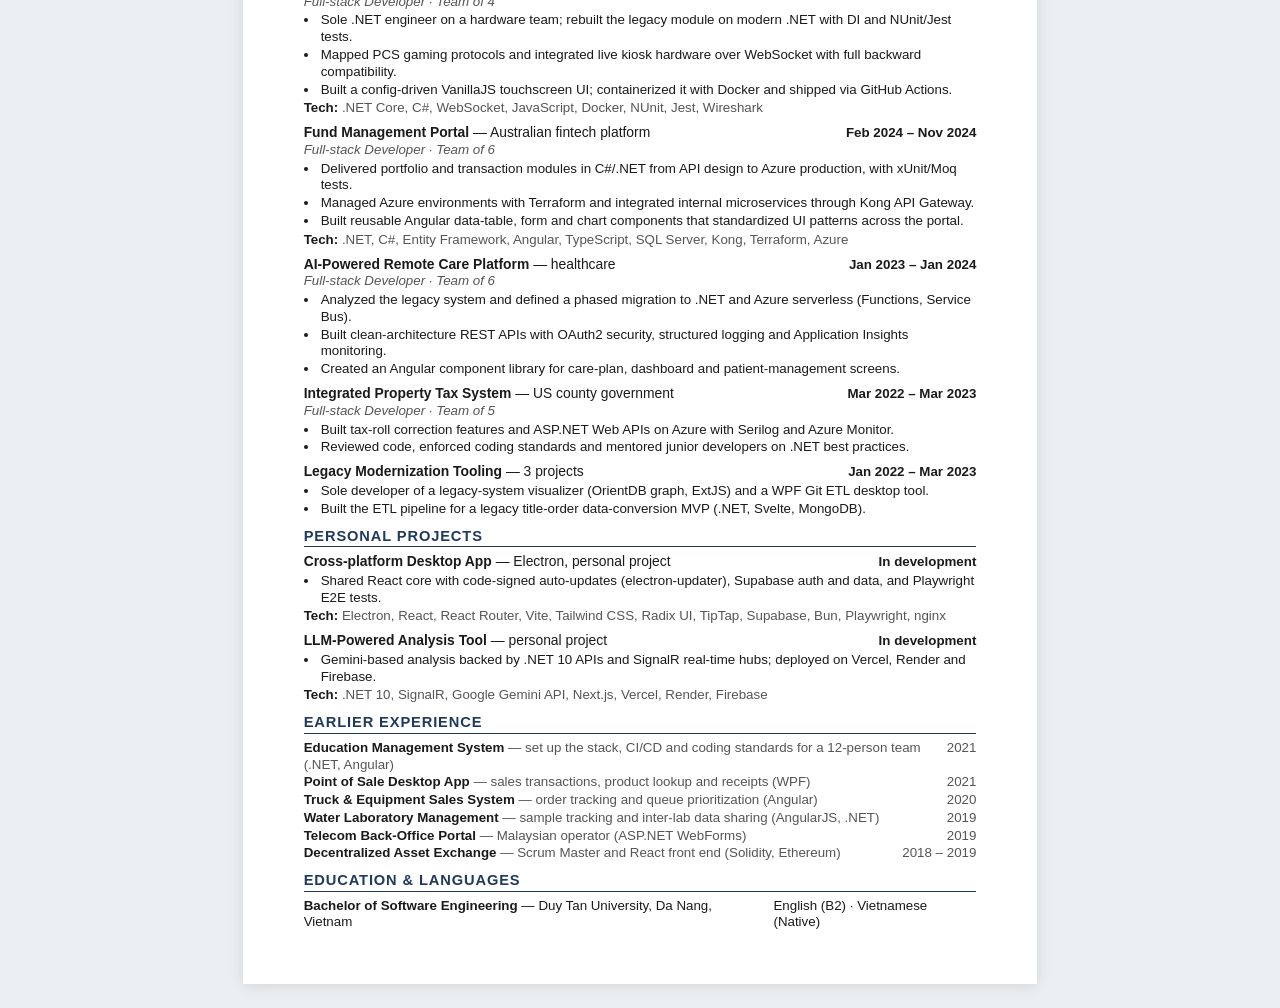
==== commit 2a23825f: "Describe Clinic CRM at a high level as a new build Co-Authored-By: Claude Opus 5.5 <noreply@anthropi" ====
--- a/cv.html
+++ b/cv.html
@@ -161,13 +161,12 @@
       <span class="date">Jan 2026 – Apr 2026</span>
     </div>
     <div class="role">Sole Full-stack Developer · end-to-end ownership of API, web, desktop and infrastructure</div>
-    <p class="context">Port of a legacy Electron app covering patients, calls, referrals, orders, notes, tasks and reports.</p>
-    <ul>
-      <li>Built a Clean Architecture .NET 10 API as the sole database gateway; EF Core migrations with row-level security, triggers and per-row audit attribution.</li>
-      <li>Designed a TypeScript monorepo where web (React/Vite) and Electron clients share screens, tokens and domain logic.</li>
-      <li>Delivered an offline-capable desktop client: encrypted SQLite replica, sync outbox, incoming-call patient popup and system-browser PKCE sign-in, with no RingCentral secrets on workstations.</li>
-      <li>Integrated RingCentral (calls, SMS) and Tebra SOAP patient sync; E.164 normalization kept identical across .NET, TypeScript and SQL by parity tests.</li>
-      <li>Redesigned role-based Settings (20 pages, 6 sections into 4); a UI-vs-API permission audit uncovered a privilege-escalation gap (<code>users:manage</code> could self-promote to admin).</li>
+    <p class="context">New CRM platform for medical clinics: patients, calls, referrals, orders, notes, tasks and reports.</p>
+    <ul>
+      <li>Built the platform from scratch: a Clean Architecture .NET 10 API over PostgreSQL with row-level security and audit logging.</li>
+      <li>Delivered web (React) and desktop (Electron) clients from a single TypeScript monorepo, with offline support on desktop.</li>
+      <li>Integrated RingCentral telephony (calls, SMS) and the Tebra practice-management system.</li>
+      <li>Provisioned infrastructure on Azure and Cloudflare with Terraform and automated delivery through GitHub Actions.</li>
     </ul>
     <div class="tech"><b>Tech:</b> .NET 10, EF Core, PostgreSQL, Azure, Cloudflare, React, Electron, TypeScript, SQLite, Auth0, RingCentral, Tebra, Terraform</div>
   </div>
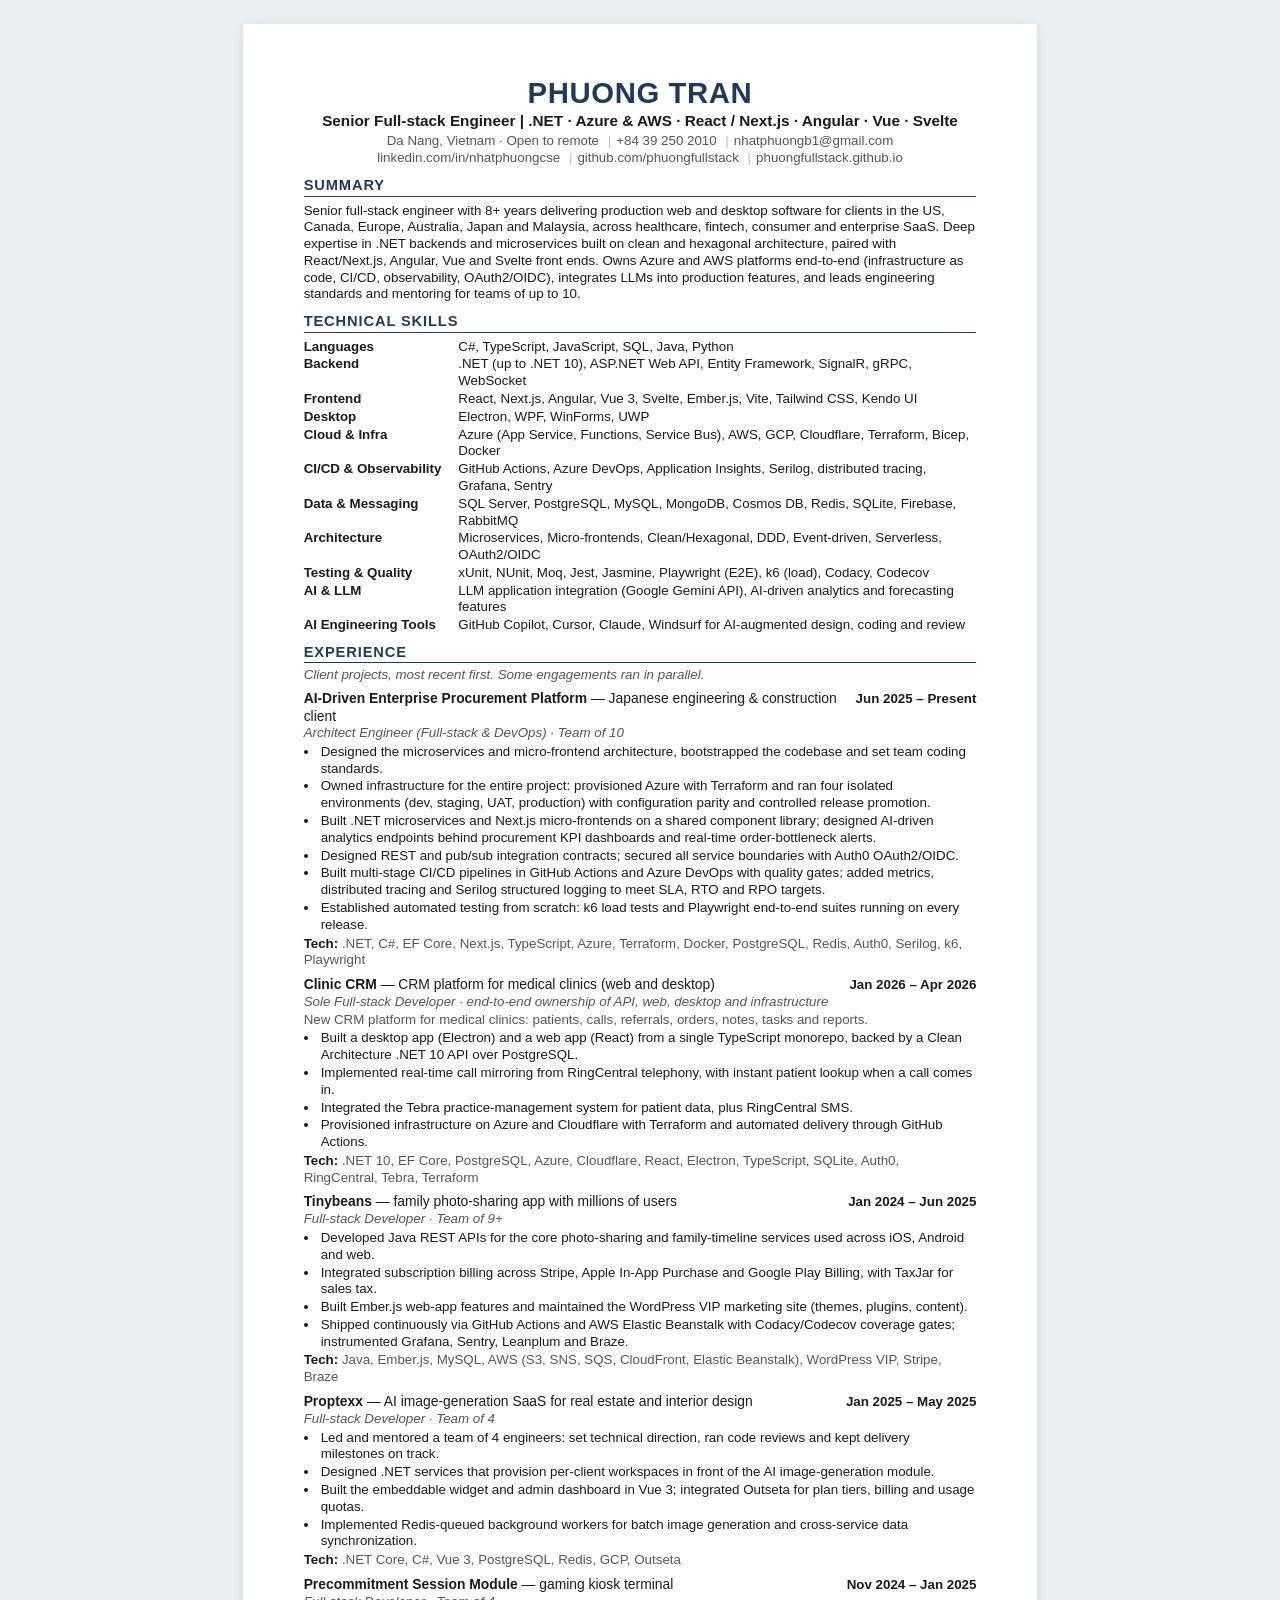
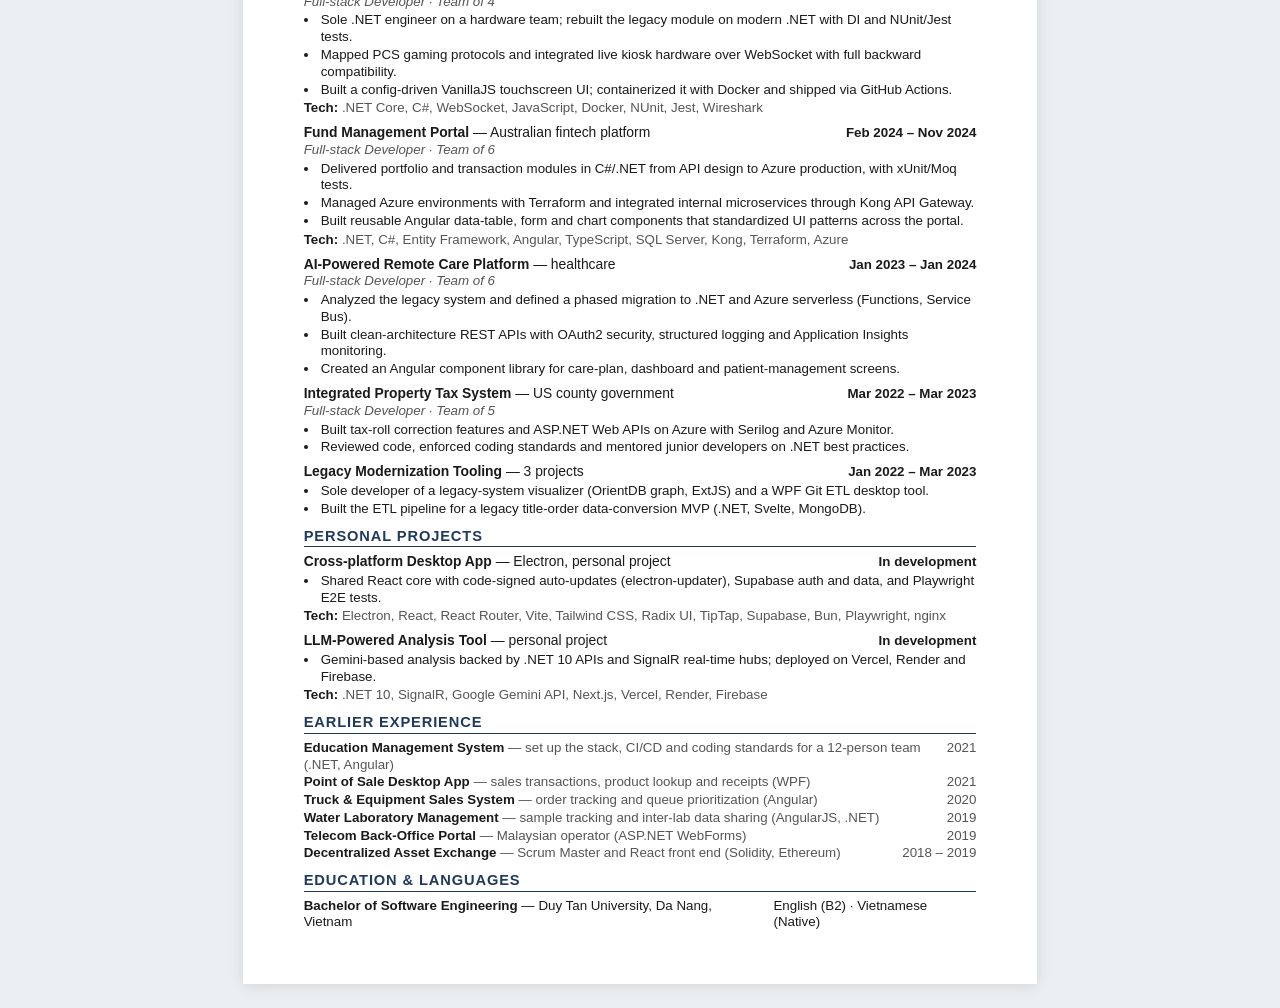
==== commit ddb86b18: "Clinic CRM: highlight desktop + web apps, call mirroring, patient lookup Co-Authored-By: Claude Opus" ====
--- a/cv.html
+++ b/cv.html
@@ -163,9 +163,9 @@
     <div class="role">Sole Full-stack Developer · end-to-end ownership of API, web, desktop and infrastructure</div>
     <p class="context">New CRM platform for medical clinics: patients, calls, referrals, orders, notes, tasks and reports.</p>
     <ul>
-      <li>Built the platform from scratch: a Clean Architecture .NET 10 API over PostgreSQL with row-level security and audit logging.</li>
-      <li>Delivered web (React) and desktop (Electron) clients from a single TypeScript monorepo, with offline support on desktop.</li>
-      <li>Integrated RingCentral telephony (calls, SMS) and the Tebra practice-management system.</li>
+      <li>Built a desktop app (Electron) and a web app (React) from a single TypeScript monorepo, backed by a Clean Architecture .NET 10 API over PostgreSQL.</li>
+      <li>Implemented real-time call mirroring from RingCentral telephony, with instant patient lookup when a call comes in.</li>
+      <li>Integrated the Tebra practice-management system for patient data, plus RingCentral SMS.</li>
       <li>Provisioned infrastructure on Azure and Cloudflare with Terraform and automated delivery through GitHub Actions.</li>
     </ul>
     <div class="tech"><b>Tech:</b> .NET 10, EF Core, PostgreSQL, Azure, Cloudflare, React, Electron, TypeScript, SQLite, Auth0, RingCentral, Tebra, Terraform</div>
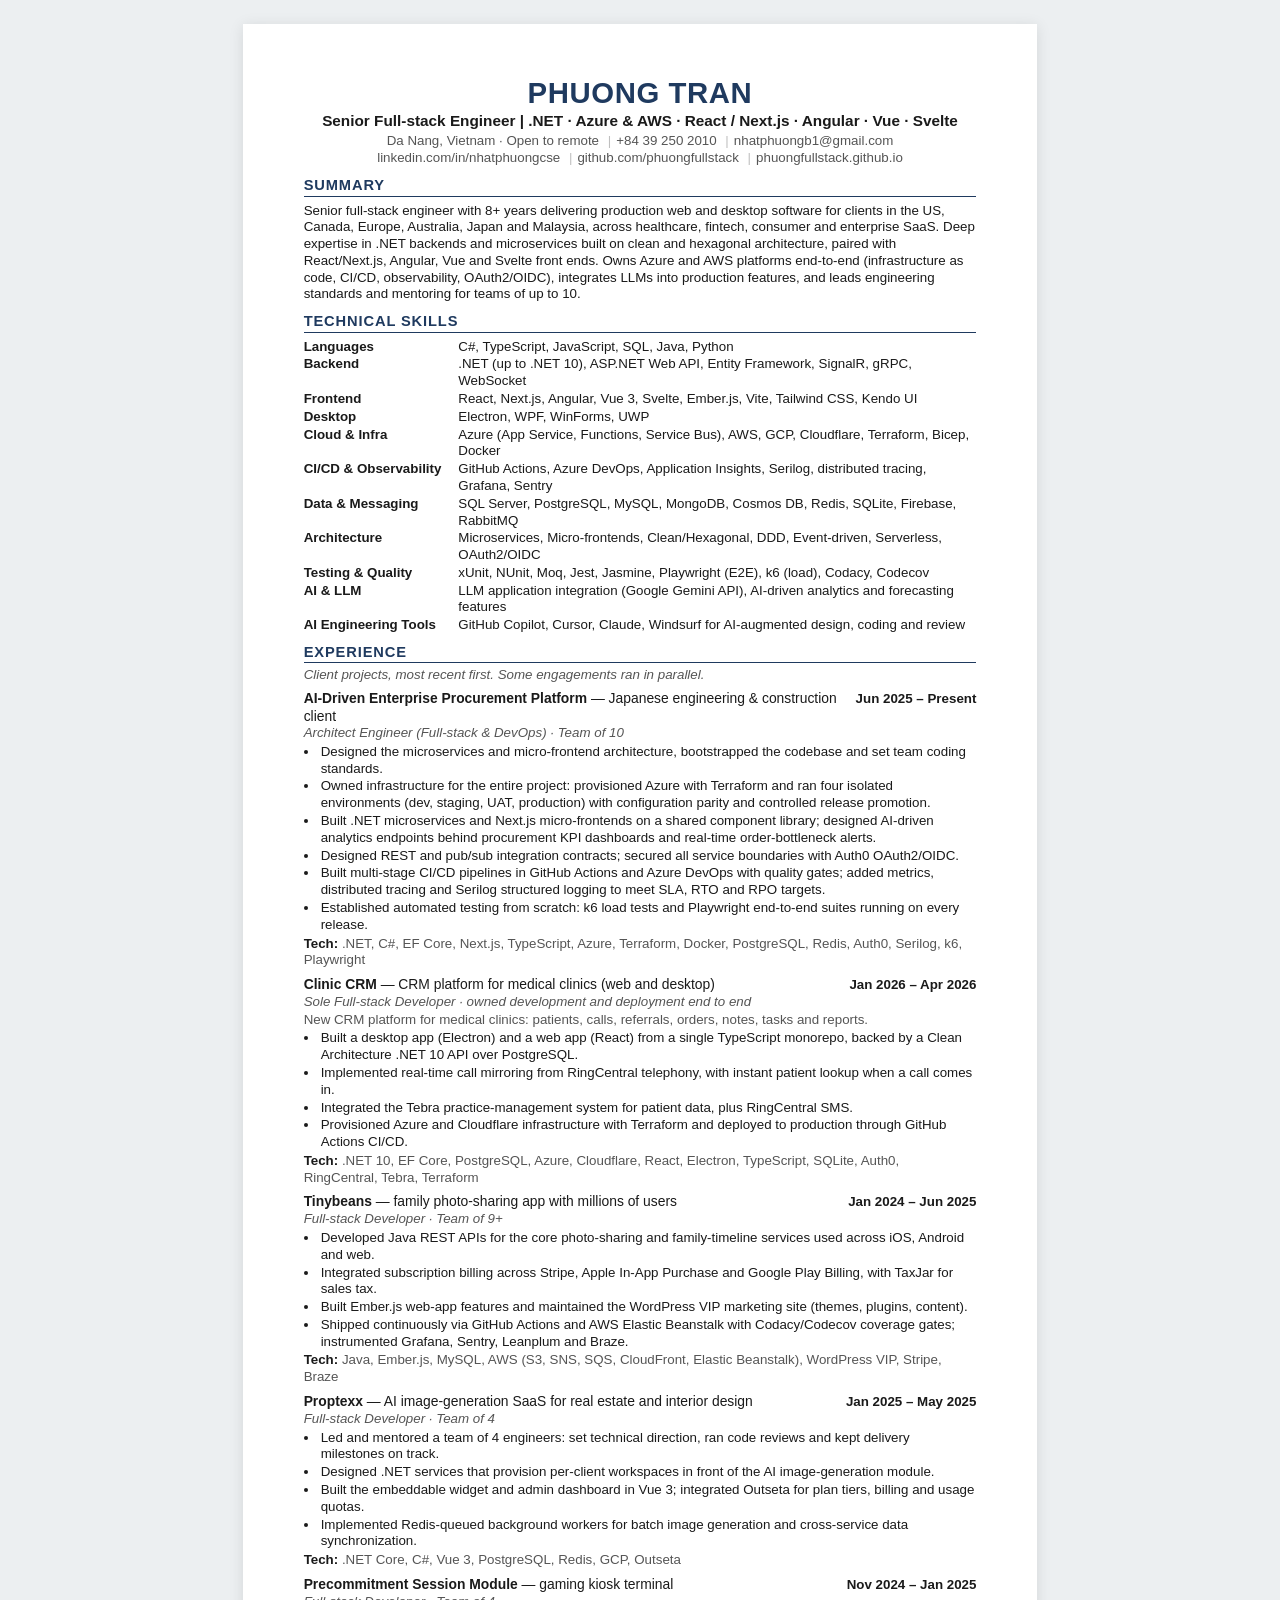
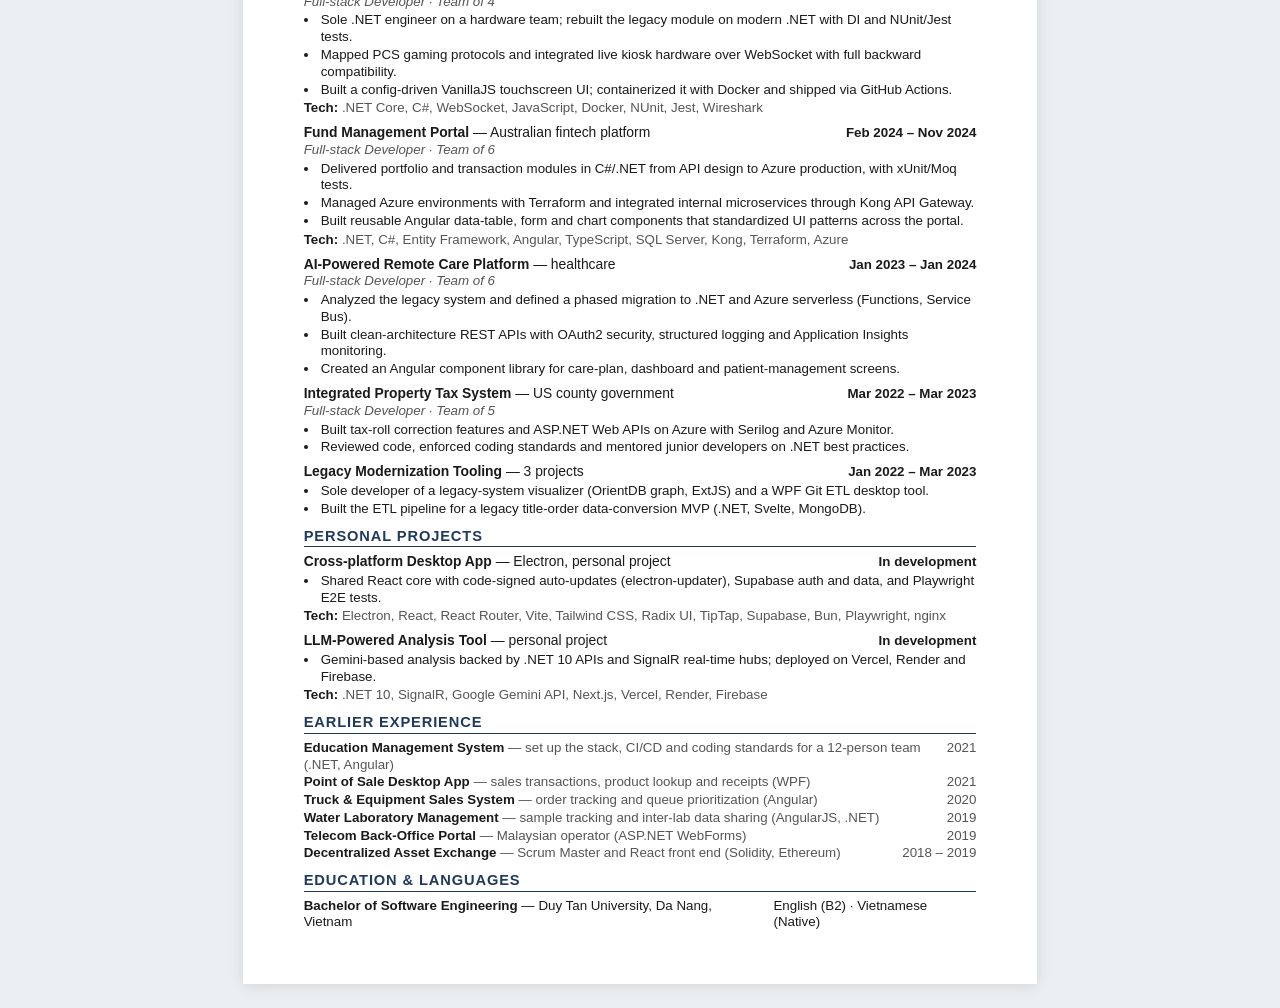
==== commit ecfcd664: "Clinic CRM: owned development and deployment end to end Co-Authored-By: Claude Opus 5.5 <noreply@ant" ====
--- a/cv.html
+++ b/cv.html
@@ -160,13 +160,13 @@
       <h3>Clinic CRM <span>— CRM platform for medical clinics (web and desktop)</span></h3>
       <span class="date">Jan 2026 – Apr 2026</span>
     </div>
-    <div class="role">Sole Full-stack Developer · end-to-end ownership of API, web, desktop and infrastructure</div>
+    <div class="role">Sole Full-stack Developer · owned development and deployment end to end</div>
     <p class="context">New CRM platform for medical clinics: patients, calls, referrals, orders, notes, tasks and reports.</p>
     <ul>
       <li>Built a desktop app (Electron) and a web app (React) from a single TypeScript monorepo, backed by a Clean Architecture .NET 10 API over PostgreSQL.</li>
       <li>Implemented real-time call mirroring from RingCentral telephony, with instant patient lookup when a call comes in.</li>
       <li>Integrated the Tebra practice-management system for patient data, plus RingCentral SMS.</li>
-      <li>Provisioned infrastructure on Azure and Cloudflare with Terraform and automated delivery through GitHub Actions.</li>
+      <li>Provisioned Azure and Cloudflare infrastructure with Terraform and deployed to production through GitHub Actions CI/CD.</li>
     </ul>
     <div class="tech"><b>Tech:</b> .NET 10, EF Core, PostgreSQL, Azure, Cloudflare, React, Electron, TypeScript, SQLite, Auth0, RingCentral, Tebra, Terraform</div>
   </div>
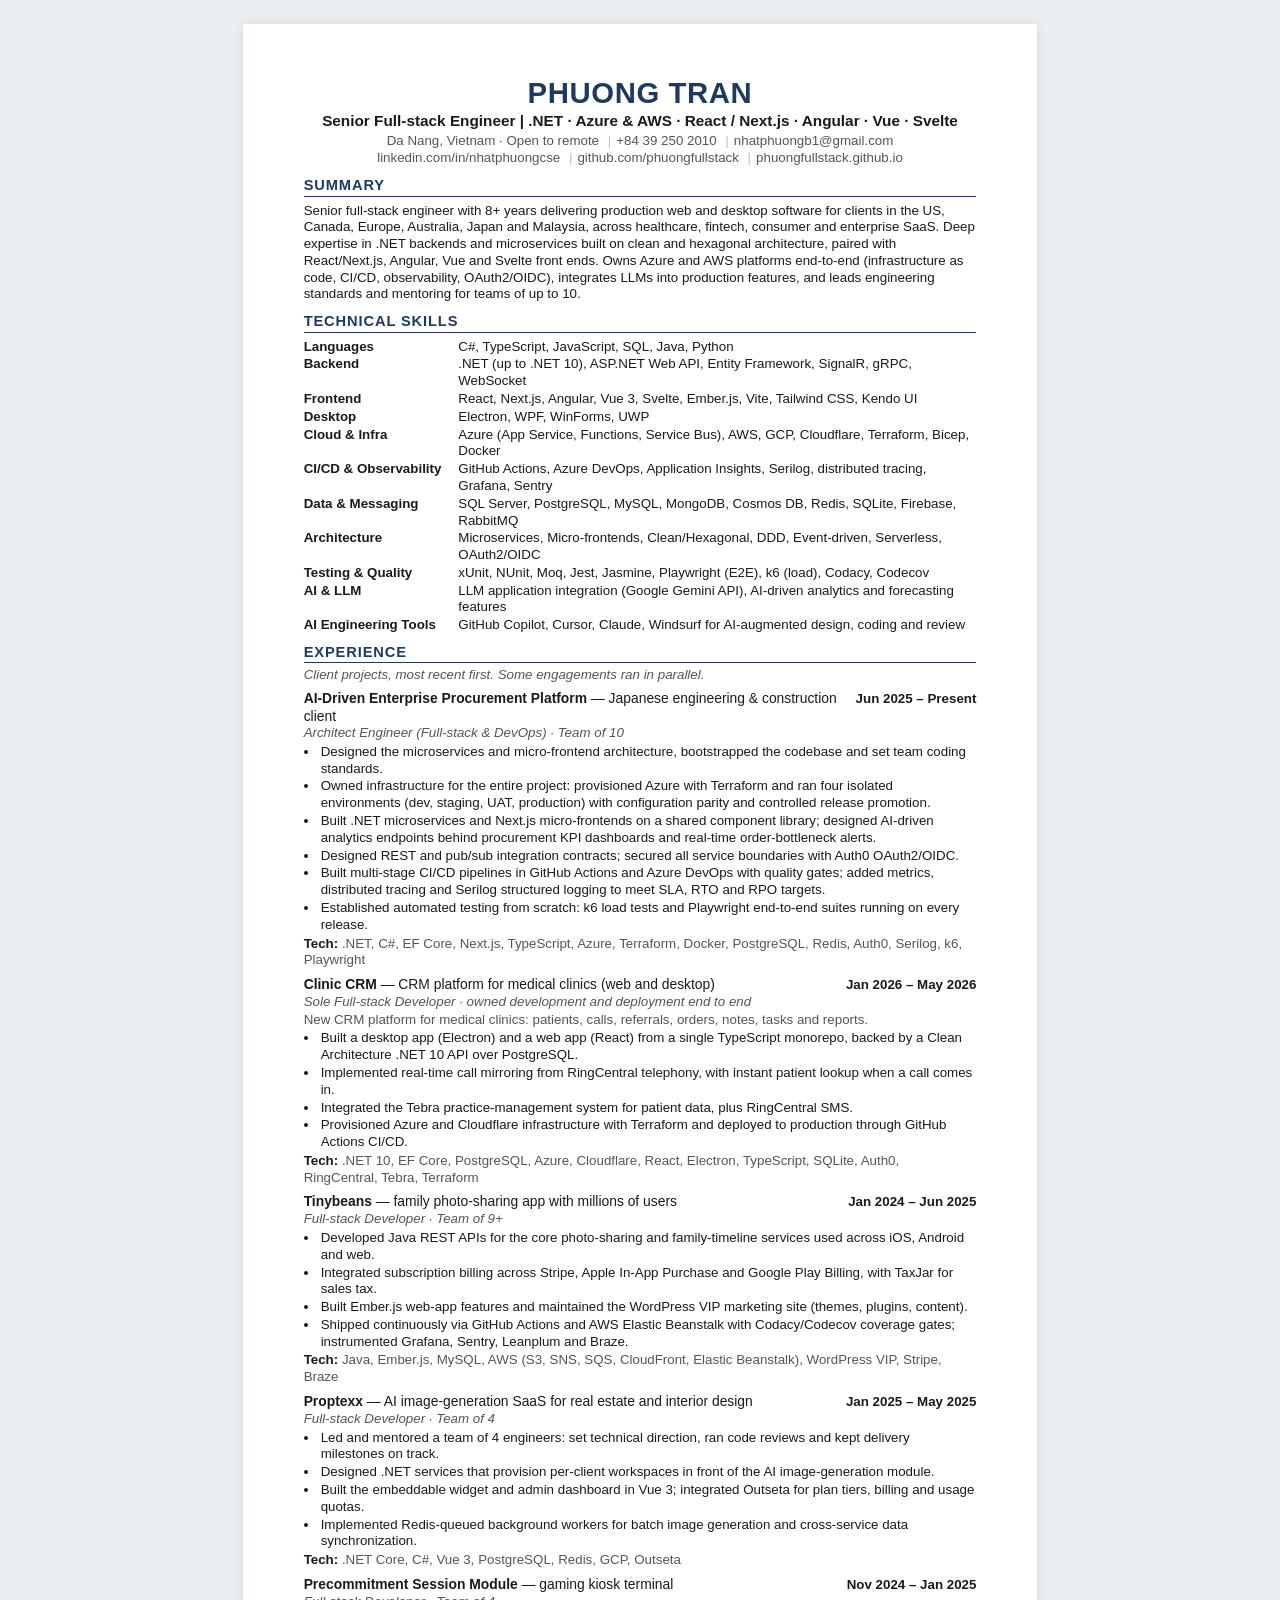
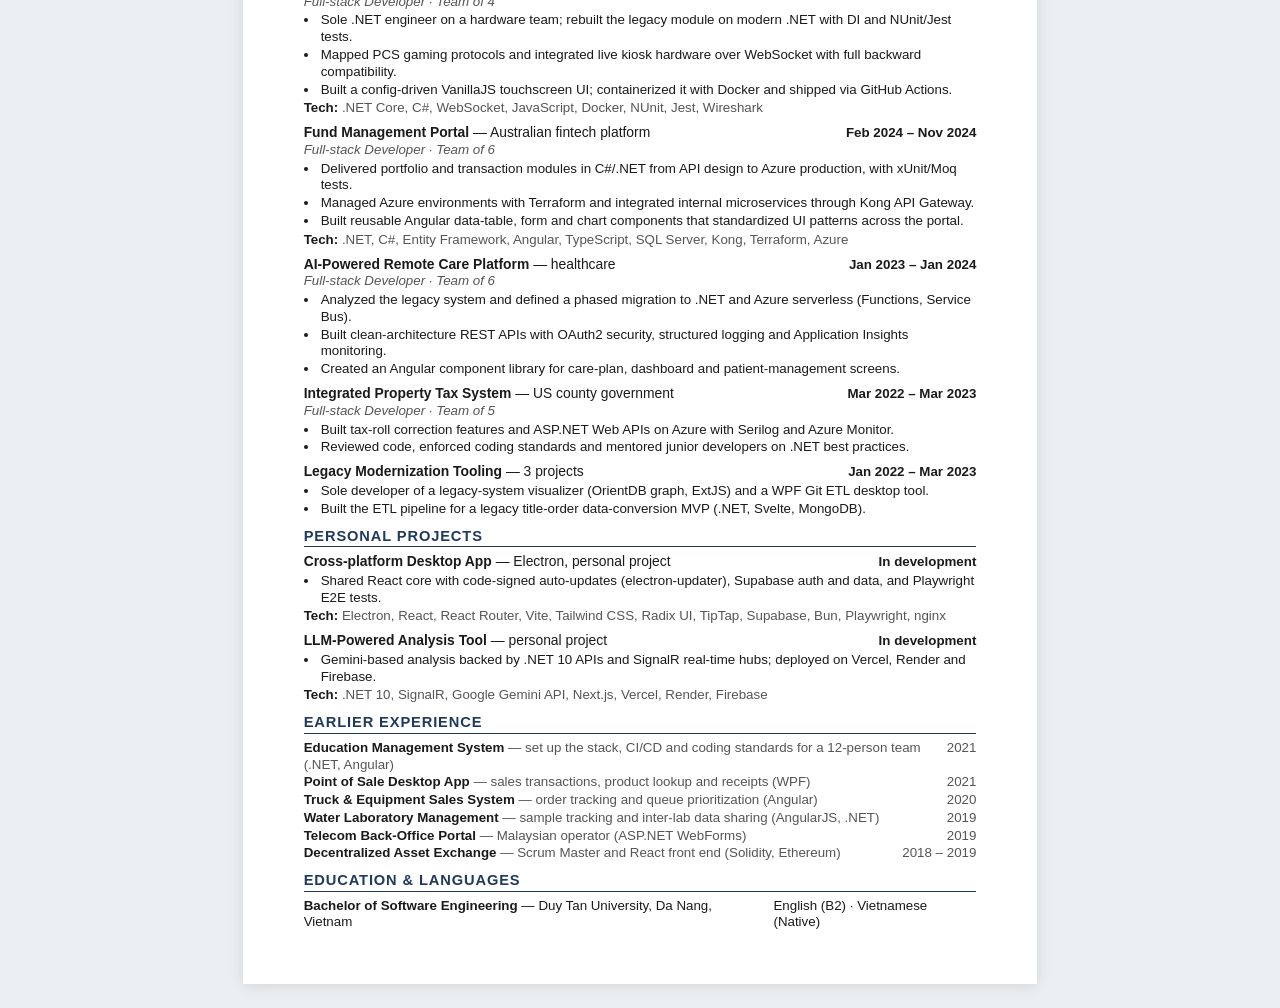
==== commit 0569fc24: "Clinic CRM ran Jan-May 2026 (5 months); recount stats .NET/C# 118, TypeScript 73, EF 60, Azure 57, G" ====
--- a/cv.html
+++ b/cv.html
@@ -158,7 +158,7 @@
   <div class="entry">
     <div class="row">
       <h3>Clinic CRM <span>— CRM platform for medical clinics (web and desktop)</span></h3>
-      <span class="date">Jan 2026 – Apr 2026</span>
+      <span class="date">Jan 2026 – May 2026</span>
     </div>
     <div class="role">Sole Full-stack Developer · owned development and deployment end to end</div>
     <p class="context">New CRM platform for medical clinics: patients, calls, referrals, orders, notes, tasks and reports.</p>
